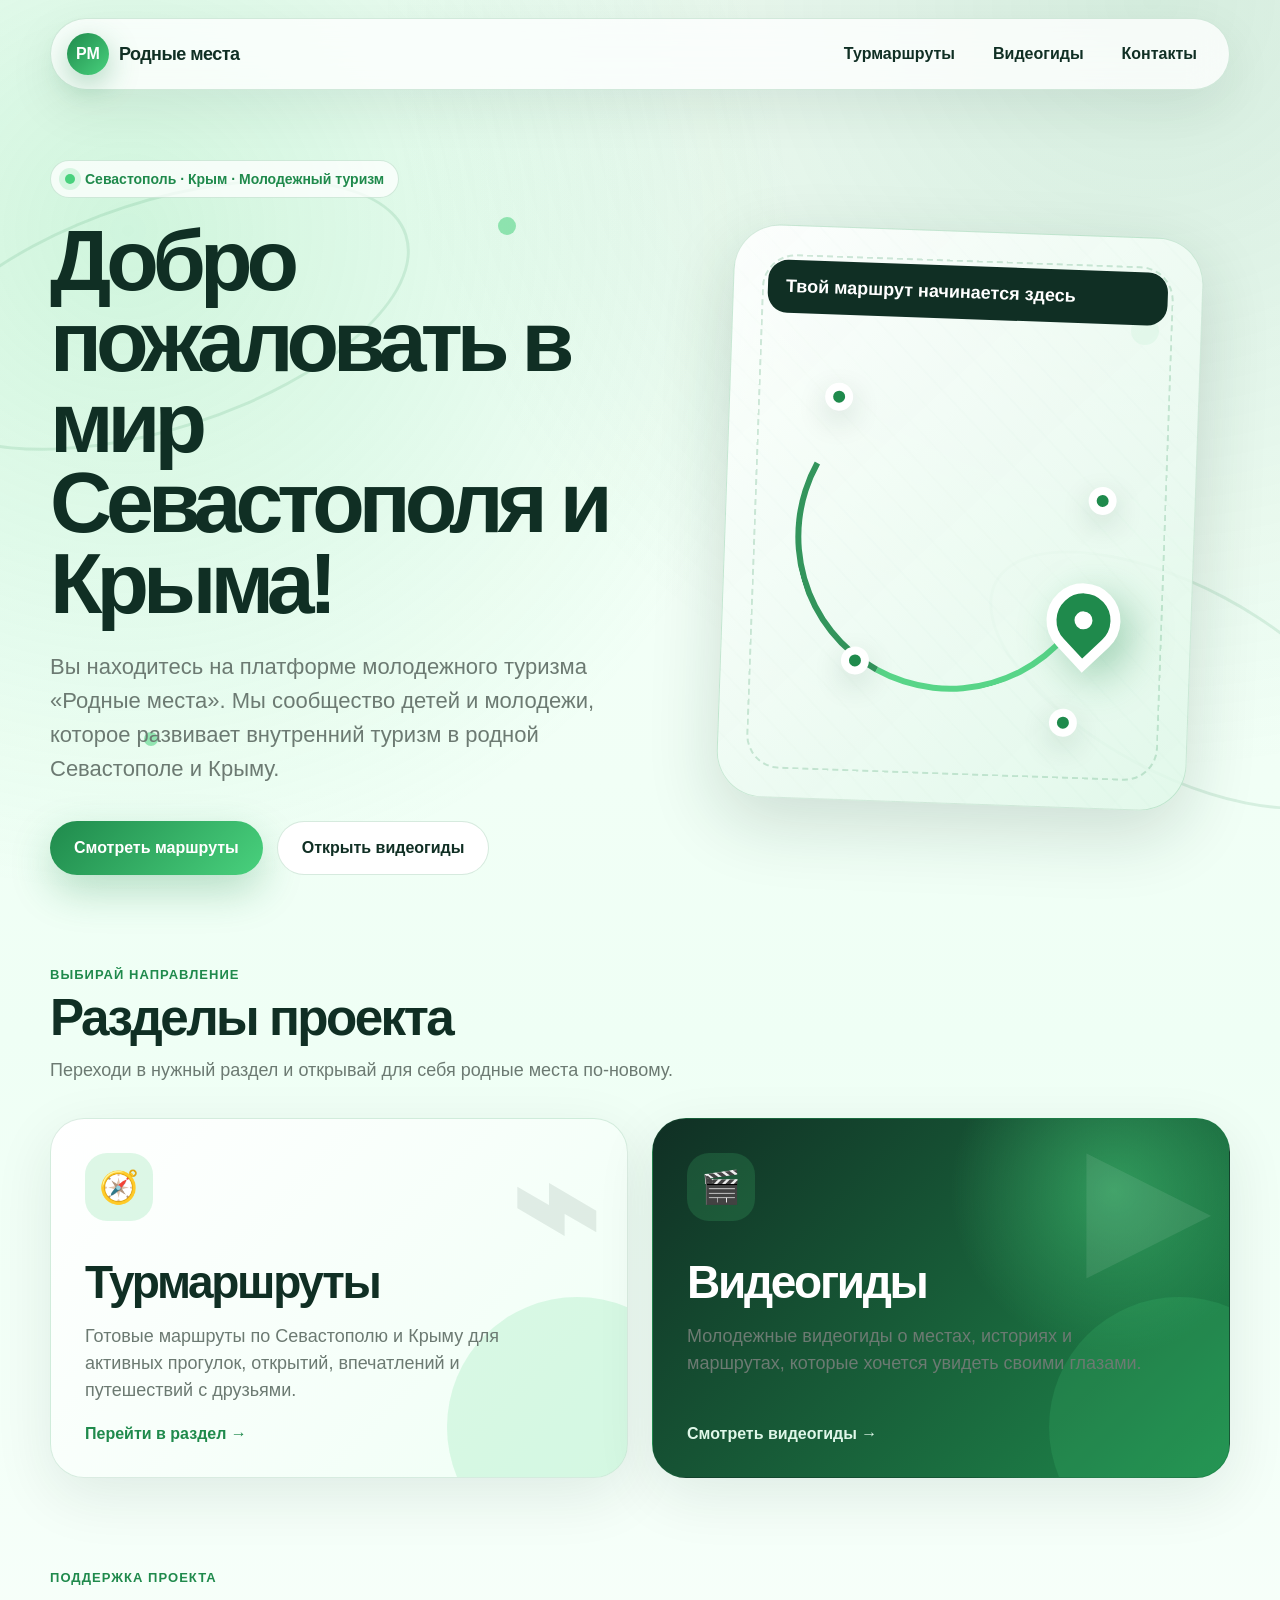
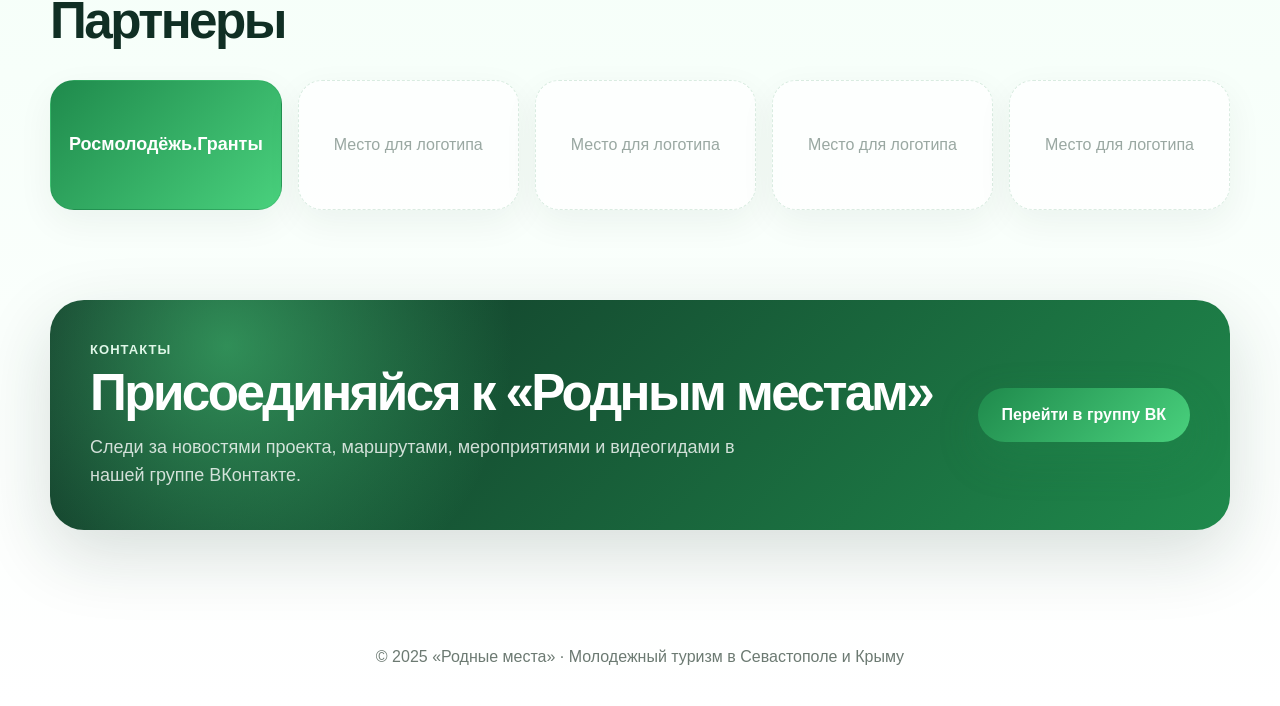
==== index.html @ 1951d108 "Add files via upload" ====
<!DOCTYPE html>
<html lang="ru">
<head>
  <meta charset="UTF-8" />
  <meta name="viewport" content="width=device-width, initial-scale=1.0" />
  <title>Родные места — молодежный туризм в Севастополе и Крыму</title>
  <link rel="stylesheet" href="styles.css" />
</head>
<body>
  <header class="header">
    <a href="index.html" class="logo" aria-label="Родные места">
      <span class="logo-mark">РМ</span>
      <span class="logo-text">Родные места</span>
    </a>

    <button class="burger" type="button" aria-label="Открыть меню">
      <span></span>
      <span></span>
      <span></span>
    </button>

    <nav class="nav">
      <a href="routes.html">Турмаршруты</a>
      <a href="videoguides.html">Видеогиды</a>
      <a href="#contacts">Контакты</a>
    </nav>
  </header>

  <main>
    <section class="hero">
      <div class="decor-line line-one"></div>
      <div class="decor-line line-two"></div>
      <div class="floating-dot dot-one"></div>
      <div class="floating-dot dot-two"></div>
      <div class="floating-dot dot-three"></div>

      <div class="hero-content reveal">
        <div class="badge">
          <span></span>
          Севастополь · Крым · Молодежный туризм
        </div>

        <h1>Добро пожаловать в мир Севастополя и Крыма!</h1>

        <p>
          Вы находитесь на платформе молодежного туризма «Родные места».
          Мы сообщество детей и молодежи, которое развивает внутренний туризм
          в родной Севастополе и Крыму.
        </p>

        <div class="hero-actions">
          <a href="routes.html" class="btn btn-primary">Смотреть маршруты</a>
          <a href="videoguides.html" class="btn btn-secondary">Открыть видеогиды</a>
        </div>
      </div>

      <div class="hero-visual reveal">
        <div class="map-card">
          <div class="map-title">Твой маршрут начинается здесь</div>

          <div class="route-path"></div>

          <div class="map-point point-one">
            <span></span>
          </div>

          <div class="map-point point-two">
            <span></span>
          </div>

          <div class="map-point point-three">
            <span></span>
          </div>

          <div class="map-point point-four">
            <span></span>
          </div>

          <div class="big-pin">
            <div class="pin-head"></div>
            <div class="pin-tail"></div>
          </div>
        </div>
      </div>
    </section>

    <section class="container sections-block">
      <div class="section-heading reveal">
        <span>Выбирай направление</span>
        <h2>Разделы проекта</h2>
        <p>
          Переходи в нужный раздел и открывай для себя родные места по-новому.
        </p>
      </div>

      <div class="cards-grid">
        <a href="routes.html" class="big-card routes-card reveal">
          <div class="card-bg-symbol">⌁</div>
          <div class="card-icon">🧭</div>
          <h3>Турмаршруты</h3>
          <p>
            Готовые маршруты по Севастополю и Крыму для активных прогулок,
            открытий, впечатлений и путешествий с друзьями.
          </p>
          <span>Перейти в раздел →</span>
        </a>

        <a href="videoguides.html" class="big-card videos-card reveal">
          <div class="card-bg-symbol">▶</div>
          <div class="card-icon">🎬</div>
          <h3>Видеогиды</h3>
          <p>
            Молодежные видеогиды о местах, историях и маршрутах, которые
            хочется увидеть своими глазами.
          </p>
          <span>Смотреть видеогиды →</span>
        </a>
      </div>
    </section>

    <section class="container partners-block">
      <div class="section-heading reveal">
        <span>Поддержка проекта</span>
        <h2>Партнеры</h2>
      </div>

      <div class="partners-grid reveal">
        <div class="partner-card main-partner">
          <div class="partner-name">Росмолодёжь.Гранты</div>
        </div>

        <div class="partner-card placeholder">
          <span>Место для логотипа</span>
        </div>

        <div class="partner-card placeholder">
          <span>Место для логотипа</span>
        </div>

        <div class="partner-card placeholder">
          <span>Место для логотипа</span>
        </div>

        <div class="partner-card placeholder">
          <span>Место для логотипа</span>
        </div>
      </div>
    </section>

    <section class="container contacts-block" id="contacts">
      <div class="contact-card reveal">
        <div>
          <span class="contact-label">Контакты</span>
          <h2>Присоединяйся к «Родным местам»</h2>
          <p>
            Следи за новостями проекта, маршрутами, мероприятиями и видеогидами
            в нашей группе ВКонтакте.
          </p>
        </div>

        <a href="https://vk.com/" target="_blank" class="btn btn-primary">
          Перейти в группу ВК
        </a>
      </div>
    </section>
  </main>

  <footer class="footer">
    <p>© 2025 «Родные места» · Молодежный туризм в Севастополе и Крыму</p>
  </footer>

  <script src="script.js"></script>
</body>
</html>
---- styles.css ----
:root {
  --green-dark: #102f24;
  --green-main: #1f8a4c;
  --green-bright: #49d17d;
  --green-light: #dff7e8;
  --mint: #effff5;
  --white: #ffffff;
  --black: #07120d;
  --gray: #6c7a72;
  --border: rgba(31, 138, 76, 0.18);
  --shadow: 0 24px 70px rgba(16, 47, 36, 0.16);
  --radius-xl: 34px;
  --radius-lg: 24px;
  --radius-md: 18px;
}

* {
  margin: 0;
  padding: 0;
  box-sizing: border-box;
}

html {
  scroll-behavior: smooth;
}

body {
  min-height: 100vh;
  font-family: Arial, Helvetica, sans-serif;
  color: var(--green-dark);
  background:
    radial-gradient(circle at 10% 10%, rgba(73, 209, 125, 0.22), transparent 28%),
    radial-gradient(circle at 90% 0%, rgba(31, 138, 76, 0.16), transparent 30%),
    linear-gradient(180deg, #f7fff9 0%, #effff5 45%, #ffffff 100%);
  overflow-x: hidden;
}

a {
  color: inherit;
  text-decoration: none;
}

.container {
  width: min(1180px, calc(100% - 40px));
  margin: 0 auto;
}

.header {
  position: sticky;
  top: 18px;
  z-index: 100;
  width: min(1180px, calc(100% - 32px));
  margin: 18px auto 0;
  display: flex;
  align-items: center;
  justify-content: space-between;
  padding: 14px 16px;
  border: 1px solid rgba(31, 138, 76, 0.18);
  border-radius: 999px;
  background: rgba(255, 255, 255, 0.78);
  backdrop-filter: blur(18px);
  box-shadow: 0 18px 50px rgba(16, 47, 36, 0.08);
}

.logo {
  display: flex;
  align-items: center;
  gap: 10px;
  font-weight: 900;
}

.logo-mark {
  width: 42px;
  height: 42px;
  display: grid;
  place-items: center;
  border-radius: 50%;
  color: var(--white);
  background:
    linear-gradient(135deg, var(--green-main), var(--green-bright));
  box-shadow: 0 10px 30px rgba(31, 138, 76, 0.35);
}

.logo-text {
  font-size: 18px;
  letter-spacing: -0.03em;
}

.nav {
  display: flex;
  align-items: center;
  gap: 6px;
}

.nav a {
  padding: 12px 16px;
  border-radius: 999px;
  color: var(--green-dark);
  font-weight: 700;
  transition: 0.25s ease;
}

.nav a:hover {
  color: var(--white);
  background: var(--green-main);
  transform: translateY(-2px);
}

.burger {
  display: none;
  width: 46px;
  height: 46px;
  border: none;
  border-radius: 50%;
  background: var(--green-main);
  cursor: pointer;
  position: relative;
}

.burger span {
  display: block;
  width: 20px;
  height: 2px;
  margin: 5px auto;
  border-radius: 999px;
  background: var(--white);
  transition: 0.25s ease;
}

.burger.active span:nth-child(1) {
  transform: translateY(7px) rotate(45deg);
}

.burger.active span:nth-child(2) {
  opacity: 0;
}

.burger.active span:nth-child(3) {
  transform: translateY(-7px) rotate(-45deg);
}

.hero {
  position: relative;
  width: min(1180px, calc(100% - 40px));
  margin: 70px auto 0;
  min-height: 680px;
  display: grid;
  grid-template-columns: 1.05fr 0.95fr;
  align-items: center;
  gap: 42px;
}

.badge {
  width: fit-content;
  display: flex;
  align-items: center;
  gap: 10px;
  padding: 10px 14px;
  margin-bottom: 22px;
  border: 1px solid var(--border);
  border-radius: 999px;
  color: var(--green-main);
  background: rgba(255, 255, 255, 0.75);
  font-weight: 800;
  font-size: 14px;
}

.badge span {
  width: 10px;
  height: 10px;
  border-radius: 50%;
  background: var(--green-bright);
  box-shadow: 0 0 0 6px rgba(73, 209, 125, 0.18);
}

.hero h1 {
  max-width: 780px;
  font-size: clamp(44px, 7vw, 86px);
  line-height: 0.94;
  letter-spacing: -0.07em;
  margin-bottom: 26px;
}

.hero p {
  max-width: 640px;
  color: var(--gray);
  font-size: clamp(18px, 2vw, 22px);
  line-height: 1.55;
}

.hero-actions {
  display: flex;
  flex-wrap: wrap;
  gap: 14px;
  margin-top: 34px;
}

.btn {
  display: inline-flex;
  align-items: center;
  justify-content: center;
  min-height: 54px;
  padding: 0 24px;
  border-radius: 999px;
  font-weight: 900;
  transition: 0.25s ease;
}

.btn:hover {
  transform: translateY(-4px);
}

.btn-primary {
  color: var(--white);
  background: linear-gradient(135deg, var(--green-main), var(--green-bright));
  box-shadow: 0 16px 40px rgba(31, 138, 76, 0.28);
}

.btn-secondary {
  color: var(--green-dark);
  background: var(--white);
  border: 1px solid var(--border);
}

.hero-visual {
  display: flex;
  justify-content: center;
}

.map-card {
  position: relative;
  width: min(100%, 470px);
  aspect-ratio: 0.82;
  border-radius: 46px;
  overflow: hidden;
  background:
    linear-gradient(135deg, rgba(255, 255, 255, 0.88), rgba(223, 247, 232, 0.85)),
    repeating-linear-gradient(
      45deg,
      rgba(31, 138, 76, 0.08) 0 2px,
      transparent 2px 22px
    );
  border: 1px solid rgba(31, 138, 76, 0.18);
  box-shadow: var(--shadow);
  transform: rotate(2deg);
  animation: floatCard 5s ease-in-out infinite;
}

.map-card::before {
  content: "";
  position: absolute;
  inset: 28px;
  border: 2px dashed rgba(31, 138, 76, 0.2);
  border-radius: 34px;
}

.map-title {
  position: absolute;
  top: 34px;
  left: 34px;
  right: 34px;
  z-index: 3;
  padding: 16px 18px;
  border-radius: 20px;
  color: var(--white);
  background: var(--green-dark);
  font-weight: 900;
  font-size: 18px;
}

.route-path {
  position: absolute;
  left: 70px;
  top: 150px;
  width: 310px;
  height: 310px;
  border: 6px solid transparent;
  border-left-color: var(--green-main);
  border-bottom-color: var(--green-bright);
  border-radius: 50%;
  transform: rotate(-18deg);
  opacity: 0.9;
}

.map-point {
  position: absolute;
  z-index: 4;
  width: 28px;
  height: 28px;
  display: grid;
  place-items: center;
  border-radius: 50%;
  background: var(--white);
  box-shadow: 0 10px 30px rgba(16, 47, 36, 0.16);
}

.map-point span {
  width: 12px;
  height: 12px;
  border-radius: 50%;
  background: var(--green-main);
}

.point-one {
  top: 155px;
  left: 95px;
}

.point-two {
  top: 250px;
  right: 78px;
}

.point-three {
  bottom: 125px;
  left: 120px;
}

.point-four {
  bottom: 70px;
  right: 110px;
}

.big-pin {
  position: absolute;
  z-index: 5;
  right: 70px;
  bottom: 150px;
  animation: bouncePin 2.5s ease-in-out infinite;
}

.pin-head {
  width: 74px;
  height: 74px;
  border: 10px solid var(--white);
  border-radius: 50% 50% 50% 0;
  background: var(--green-main);
  transform: rotate(-45deg);
  box-shadow: 0 18px 42px rgba(31, 138, 76, 0.35);
}

.pin-head::after {
  content: "";
  position: absolute;
  width: 18px;
  height: 18px;
  inset: 18px;
  border-radius: 50%;
  background: var(--white);
}

.decor-line {
  position: absolute;
  z-index: -1;
  border: 3px solid rgba(31, 138, 76, 0.13);
  border-radius: 50%;
}

.line-one {
  width: 520px;
  height: 230px;
  left: -150px;
  top: 40px;
  transform: rotate(-18deg);
}

.line-two {
  width: 420px;
  height: 190px;
  right: -160px;
  bottom: 100px;
  transform: rotate(28deg);
}

.floating-dot {
  position: absolute;
  z-index: -1;
  border-radius: 50%;
  background: var(--green-bright);
  opacity: 0.55;
  animation: floatDot 5s ease-in-out infinite;
}

.dot-one {
  width: 18px;
  height: 18px;
  left: 38%;
  top: 8%;
}

.dot-two {
  width: 28px;
  height: 28px;
  right: 6%;
  top: 22%;
  animation-delay: 0.8s;
}

.dot-three {
  width: 14px;
  height: 14px;
  left: 8%;
  bottom: 18%;
  animation-delay: 1.3s;
}

.sections-block,
.partners-block,
.contacts-block {
  padding: 90px 0 0;
}

.section-heading {
  margin-bottom: 34px;
}

.section-heading span,
.contact-label {
  display: inline-block;
  margin-bottom: 10px;
  color: var(--green-main);
  font-weight: 900;
  text-transform: uppercase;
  letter-spacing: 0.08em;
  font-size: 13px;
}

.section-heading h2,
.contact-card h2 {
  font-size: clamp(34px, 4vw, 56px);
  line-height: 1;
  letter-spacing: -0.05em;
}

.section-heading p {
  max-width: 640px;
  margin-top: 14px;
  color: var(--gray);
  font-size: 18px;
  line-height: 1.5;
}

.cards-grid {
  display: grid;
  grid-template-columns: repeat(2, 1fr);
  gap: 24px;
}

.big-card {
  position: relative;
  min-height: 360px;
  overflow: hidden;
  padding: 34px;
  border-radius: var(--radius-xl);
  border: 1px solid rgba(31, 138, 76, 0.16);
  background: var(--white);
  box-shadow: 0 18px 60px rgba(16, 47, 36, 0.09);
  transition: 0.3s ease;
}

.big-card:hover {
  transform: translateY(-10px) rotate(-1deg);
  box-shadow: var(--shadow);
}

.big-card::after {
  content: "";
  position: absolute;
  width: 260px;
  height: 260px;
  right: -80px;
  bottom: -80px;
  border-radius: 50%;
  background: rgba(73, 209, 125, 0.16);
}

.routes-card {
  background:
    linear-gradient(135deg, #ffffff, #effff5);
}

.videos-card {
  color: var(--white);
  background:
    radial-gradient(circle at 80% 20%, rgba(73, 209, 125, 0.5), transparent 30%),
    linear-gradient(135deg, var(--green-dark), var(--green-main));
}

.videos-card p {
  color: rgba(255, 255, 255, 0.78);
}

.card-bg-symbol {
  position: absolute;
  right: 28px;
  top: 12px;
  font-size: 150px;
  line-height: 1;
  opacity: 0.09;
  font-weight: 900;
}

.card-icon {
  width: 68px;
  height: 68px;
  display: grid;
  place-items: center;
  margin-bottom: 34px;
  border-radius: 22px;
  background: rgba(73, 209, 125, 0.18);
  font-size: 32px;
}

.big-card h3 {
  position: relative;
  z-index: 2;
  margin-bottom: 14px;
  font-size: clamp(30px, 4vw, 46px);
  letter-spacing: -0.05em;
}

.big-card p {
  position: relative;
  z-index: 2;
  max-width: 470px;
  color: var(--gray);
  font-size: 18px;
  line-height: 1.5;
}

.big-card span {
  position: absolute;
  z-index: 2;
  left: 34px;
  bottom: 34px;
  font-weight: 900;
  color: var(--green-main);
}

.videos-card span {
  color: var(--green-light);
}

.partners-grid {
  display: grid;
  grid-template-columns: repeat(5, 1fr);
  gap: 16px;
}

.partner-card {
  min-height: 130px;
  display: grid;
  place-items: center;
  padding: 18px;
  text-align: center;
  border-radius: var(--radius-lg);
  border: 1px solid rgba(31, 138, 76, 0.16);
  background: rgba(255, 255, 255, 0.74);
  box-shadow: 0 12px 36px rgba(16, 47, 36, 0.06);
}

.main-partner {
  color: var(--white);
  background: linear-gradient(135deg, var(--green-main), var(--green-bright));
}

.partner-name {
  font-size: 18px;
  font-weight: 900;
}

.placeholder {
  color: rgba(16, 47, 36, 0.42);
  border-style: dashed;
}

.contacts-block {
  padding-bottom: 90px;
}

.contact-card {
  display: flex;
  align-items: center;
  justify-content: space-between;
  gap: 28px;
  padding: 40px;
  border-radius: var(--radius-xl);
  color: var(--white);
  background:
    radial-gradient(circle at 15% 20%, rgba(73, 209, 125, 0.55), transparent 28%),
    linear-gradient(135deg, var(--green-dark), var(--green-main));
  box-shadow: var(--shadow);
}

.contact-card p {
  max-width: 650px;
  margin-top: 16px;
  color: rgba(255, 255, 255, 0.8);
  font-size: 18px;
  line-height: 1.55;
}

.contact-card .contact-label {
  color: var(--green-light);
}

.footer {
  padding: 28px 20px 40px;
  text-align: center;
  color: var(--gray);
}

.reveal {
  opacity: 0;
  transform: translateY(24px);
  transition: 0.7s ease;
}

.reveal.visible {
  opacity: 1;
  transform: translateY(0);
}

@keyframes floatCard {
  0%,
  100% {
    transform: translateY(0) rotate(2deg);
  }

  50% {
    transform: translateY(-14px) rotate(-1deg);
  }
}

@keyframes bouncePin {
  0%,
  100% {
    transform: translateY(0);
  }

  50% {
    transform: translateY(-16px);
  }
}

@keyframes floatDot {
  0%,
  100% {
    transform: translateY(0) scale(1);
  }

  50% {
    transform: translateY(-18px) scale(1.15);
  }
}

@media (max-width: 960px) {
  .header {
    top: 12px;
  }

  .burger {
    display: block;
  }

  .nav {
    position: absolute;
    top: calc(100% + 12px);
    left: 0;
    right: 0;
    display: none;
    flex-direction: column;
    align-items: stretch;
    padding: 12px;
    border-radius: 28px;
    border: 1px solid rgba(31, 138, 76, 0.16);
    background: rgba(255, 255, 255, 0.94);
    box-shadow: 0 20px 50px rgba(16, 47, 36, 0.1);
  }

  .nav.active {
    display: flex;
  }

  .nav a {
    text-align: center;
  }

  .hero {
    min-height: auto;
    grid-template-columns: 1fr;
    margin-top: 56px;
    padding-bottom: 20px;
  }

  .hero-visual {
    order: -1;
  }

  .map-card {
    max-width: 420px;
  }

  .cards-grid {
    grid-template-columns: 1fr;
  }

  .partners-grid {
    grid-template-columns: repeat(2, 1fr);
  }

  .contact-card {
    flex-direction: column;
    align-items: flex-start;
  }
}

@media (max-width: 620px) {
  .container,
  .hero {
    width: min(100% - 24px, 1180px);
  }

  .header {
    width: calc(100% - 20px);
    padding: 10px;
  }

  .logo-text {
    font-size: 16px;
  }

  .logo-mark {
    width: 38px;
    height: 38px;
  }

  .hero {
    margin-top: 44px;
    gap: 30px;
  }

  .hero h1 {
    font-size: 45px;
  }

  .hero-actions {
    flex-direction: column;
  }

  .btn {
    width: 100%;
  }

  .map-card {
    border-radius: 34px;
  }

  .map-title {
    top: 22px;
    left: 22px;
    right: 22px;
    font-size: 15px;
  }

  .route-path {
    left: 42px;
    top: 125px;
    width: 250px;
    height: 250px;
  }

  .point-one {
    top: 135px;
    left: 60px;
  }

  .point-two {
    top: 220px;
    right: 50px;
  }

  .point-three {
    bottom: 110px;
    left: 78px;
  }

  .point-four {
    bottom: 58px;
    right: 80px;
  }

  .big-pin {
    right: 44px;
    bottom: 120px;
  }

  .pin-head {
    width: 62px;
    height: 62px;
  }

  .sections-block,
  .partners-block,
  .contacts-block {
    padding-top: 64px;
  }

  .big-card {
    min-height: 340px;
    padding: 26px;
    border-radius: 26px;
  }

  .big-card span {
    left: 26px;
    bottom: 26px;
  }

  .partners-grid {
    grid-template-columns: 1fr;
  }

  .partner-card {
    min-height: 110px;
  }

  .contact-card {
    padding: 28px;
    border-radius: 26px;
  }

  .footer {
    font-size: 14px;
  }
}
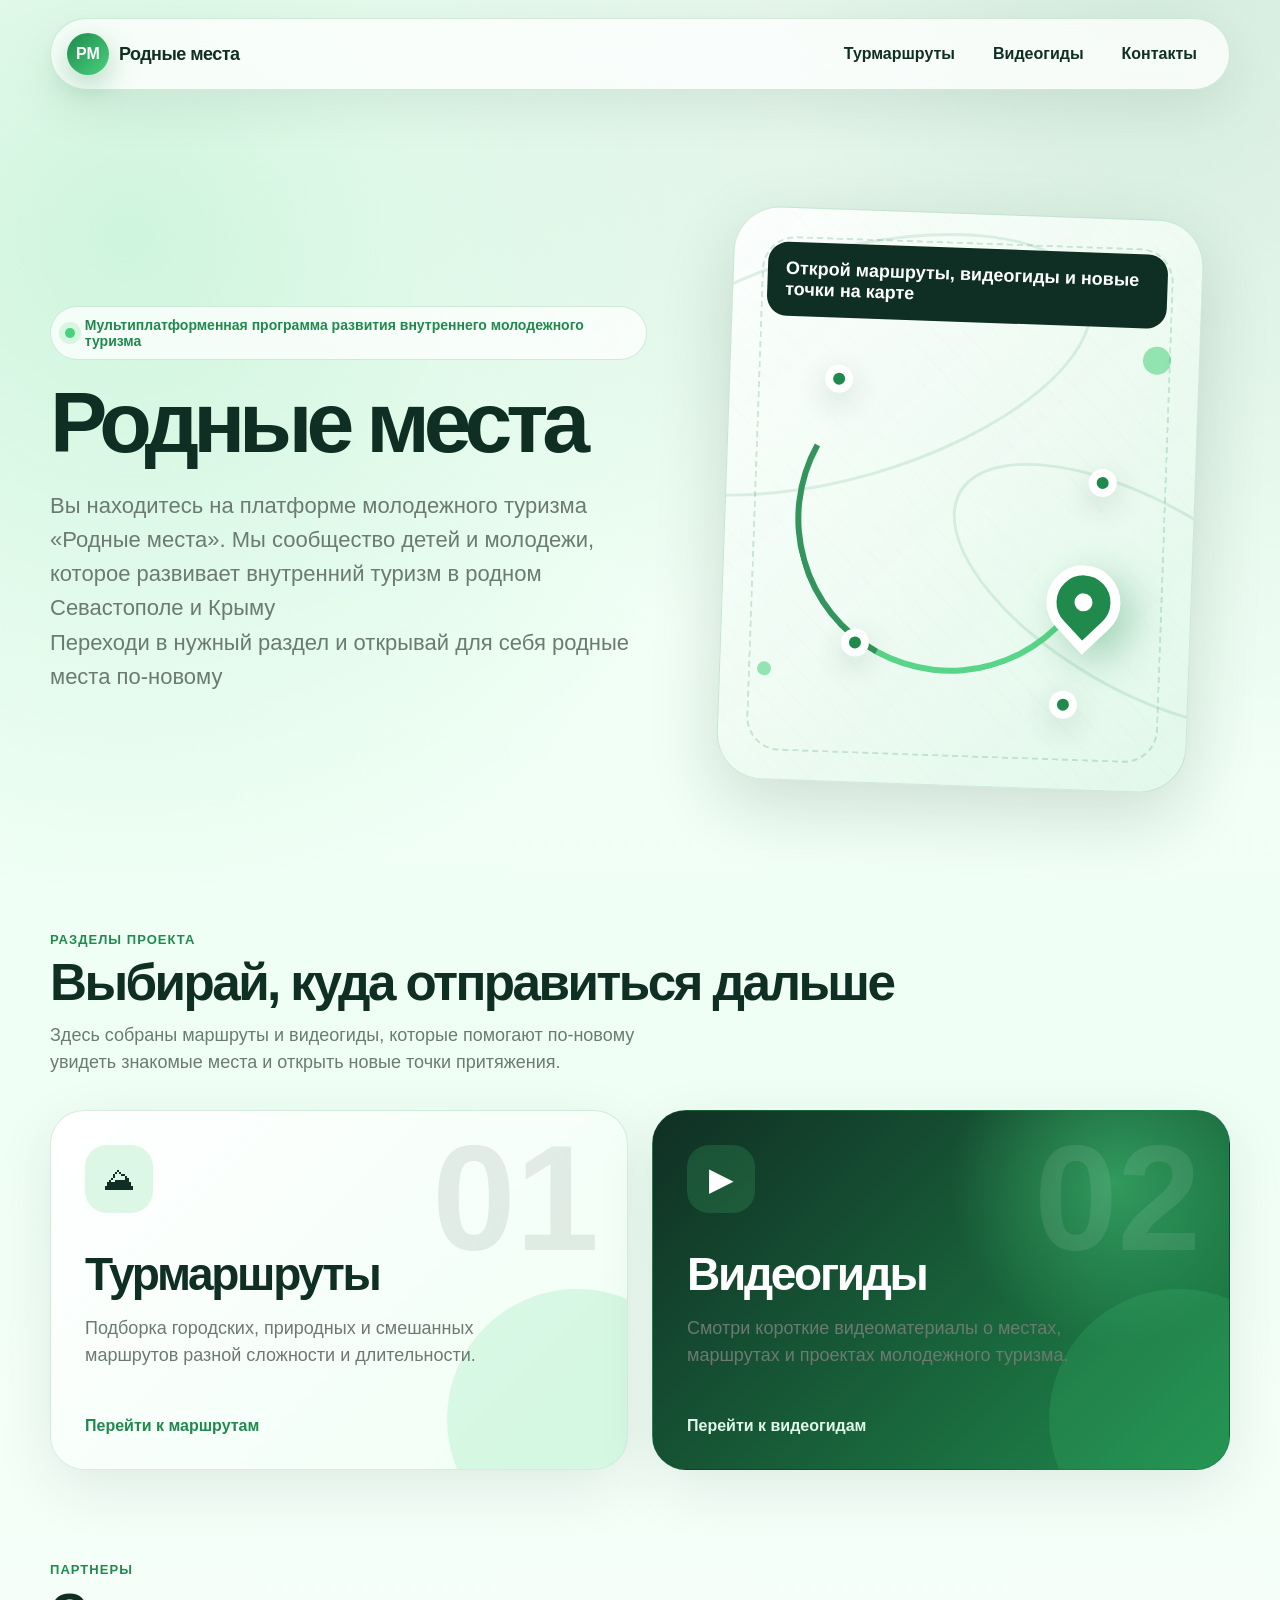
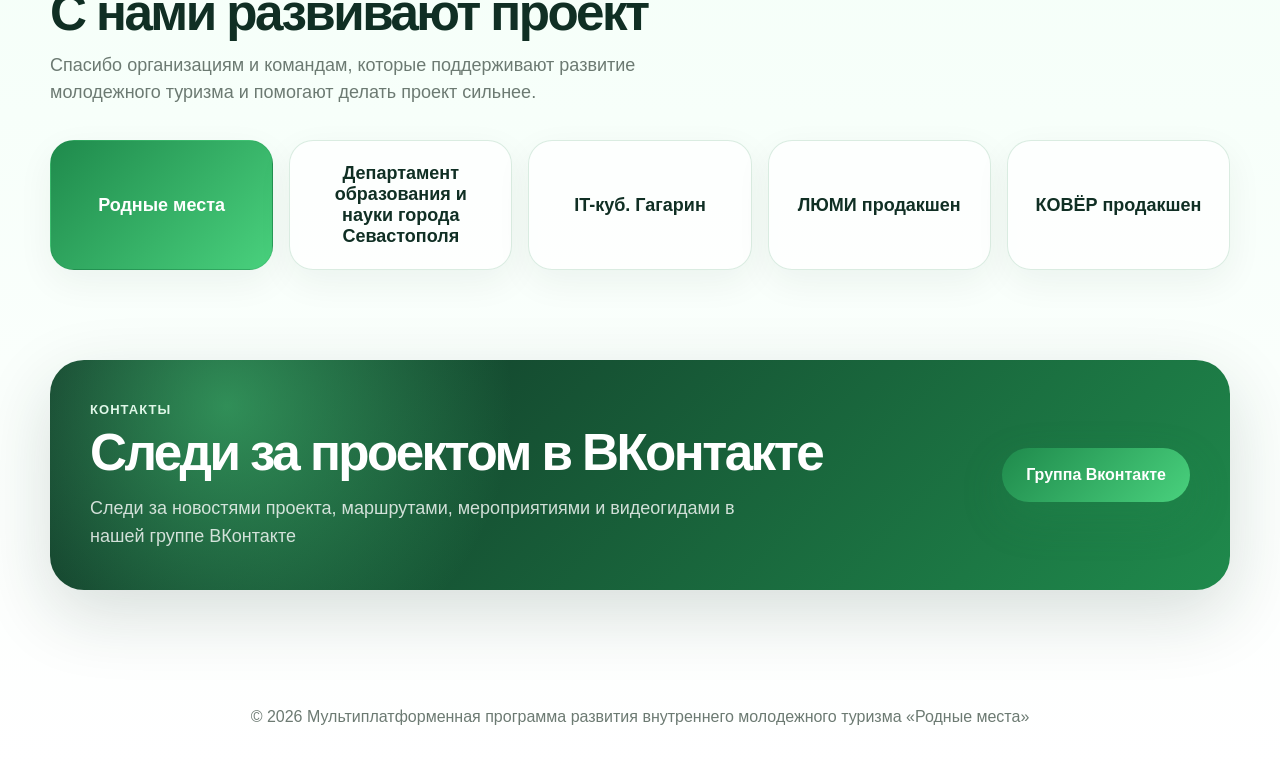
==== commit 8ab22f34: "Update index.html" ====
--- a/index.html
+++ b/index.html
@@ -3,7 +3,7 @@
 <head>
   <meta charset="UTF-8" />
   <meta name="viewport" content="width=device-width, initial-scale=1.0" />
-  <title>Родные места — молодежный туризм в Севастополе и Крыму</title>
+  <title>Родные места</title>
   <link rel="stylesheet" href="styles.css" />
 </head>
 <body>
@@ -28,147 +28,140 @@
 
   <main>
     <section class="hero">
-      <div class="decor-line line-one"></div>
-      <div class="decor-line line-two"></div>
-      <div class="floating-dot dot-one"></div>
-      <div class="floating-dot dot-two"></div>
-      <div class="floating-dot dot-three"></div>
-
       <div class="hero-content reveal">
         <div class="badge">
           <span></span>
-          Севастополь · Крым · Молодежный туризм
+          Мультиплатформенная программа развития внутреннего молодежного туризма
         </div>
 
-        <h1>Добро пожаловать в мир Севастополя и Крыма!</h1>
+        <h1>Родные места</h1>
 
         <p>
-          Вы находитесь на платформе молодежного туризма «Родные места».
-          Мы сообщество детей и молодежи, которое развивает внутренний туризм
-          в родной Севастополе и Крыму.
+          Вы находитесь на платформе молодежного туризма «Родные места». Мы сообщество детей и молодежи, которое развивает внутренний туризм в родном Севастополе и Крыму
         </p>
 
-        <div class="hero-actions">
-          <a href="routes.html" class="btn btn-primary">Смотреть маршруты</a>
-          <a href="videoguides.html" class="btn btn-secondary">Открыть видеогиды</a>
-        </div>
+        <p>
+          Переходи в нужный раздел и открывай для себя родные места по-новому
+        </p>
       </div>
 
       <div class="hero-visual reveal">
         <div class="map-card">
-          <div class="map-title">Твой маршрут начинается здесь</div>
+          <div class="map-title">Открой маршруты, видеогиды и новые точки на карте</div>
 
           <div class="route-path"></div>
 
-          <div class="map-point point-one">
-            <span></span>
-          </div>
-
-          <div class="map-point point-two">
-            <span></span>
-          </div>
-
-          <div class="map-point point-three">
-            <span></span>
-          </div>
-
-          <div class="map-point point-four">
-            <span></span>
-          </div>
+          <div class="map-point point-one"><span></span></div>
+          <div class="map-point point-two"><span></span></div>
+          <div class="map-point point-three"><span></span></div>
+          <div class="map-point point-four"><span></span></div>
 
           <div class="big-pin">
             <div class="pin-head"></div>
-            <div class="pin-tail"></div>
+          </div>
+
+          <div class="decor-line line-one"></div>
+          <div class="decor-line line-two"></div>
+
+          <div class="floating-dot dot-one"></div>
+          <div class="floating-dot dot-two"></div>
+          <div class="floating-dot dot-three"></div>
+        </div>
+      </div>
+    </section>
+
+    <section class="sections-block">
+      <div class="container">
+        <div class="section-heading reveal">
+          <span>Разделы проекта</span>
+          <h2>Выбирай, куда отправиться дальше</h2>
+          <p>
+            Здесь собраны маршруты и видеогиды, которые помогают по-новому увидеть знакомые места и открыть новые точки притяжения.
+          </p>
+        </div>
+
+        <div class="cards-grid">
+          <a href="routes.html" class="big-card routes-card reveal">
+            <div class="card-icon">⛰</div>
+            <div class="card-bg-symbol">01</div>
+            <h3>Турмаршруты</h3>
+            <p>Подборка городских, природных и смешанных маршрутов разной сложности и длительности.</p>
+            <span>Перейти к маршрутам</span>
+          </a>
+
+          <a href="videoguides.html" class="big-card videos-card reveal">
+            <div class="card-icon">▶</div>
+            <div class="card-bg-symbol">02</div>
+            <h3>Видеогиды</h3>
+            <p>Смотри короткие видеоматериалы о местах, маршрутах и проектах молодежного туризма.</p>
+            <span>Перейти к видеогидам</span>
+          </a>
+        </div>
+      </div>
+    </section>
+
+    <section class="partners-block">
+      <div class="container">
+        <div class="section-heading reveal">
+          <span>Партнеры</span>
+          <h2>С нами развивают проект</h2>
+          <p>
+            Спасибо организациям и командам, которые поддерживают развитие молодежного туризма и помогают делать проект сильнее.
+          </p>
+        </div>
+
+        <div class="partners-grid">
+          <div class="partner-card main-partner reveal">
+            <div class="partner-name">Родные места</div>
+          </div>
+
+          <div class="partner-card reveal">
+            <div class="partner-name">Департамент образования и науки города Севастополя</div>
+          </div>
+
+          <div class="partner-card reveal">
+            <div class="partner-name">IT-куб. Гагарин</div>
+          </div>
+
+          <div class="partner-card reveal">
+            <div class="partner-name">ЛЮМИ продакшен</div>
+          </div>
+
+          <div class="partner-card reveal">
+            <div class="partner-name">КОВЁР продакшен</div>
           </div>
         </div>
       </div>
     </section>
 
-    <section class="container sections-block">
-      <div class="section-heading reveal">
-        <span>Выбирай направление</span>
-        <h2>Разделы проекта</h2>
-        <p>
-          Переходи в нужный раздел и открывай для себя родные места по-новому.
-        </p>
-      </div>
+    <section class="contacts-block" id="contacts">
+      <div class="container">
+        <div class="contact-card reveal">
+          <div>
+            <div class="contact-label">Контакты</div>
+            <h2>Следи за проектом в ВКонтакте</h2>
+            <p>
+              Следи за новостями проекта, маршрутами, мероприятиями и видеогидами в нашей группе ВКонтакте
+            </p>
+          </div>
 
-      <div class="cards-grid">
-        <a href="routes.html" class="big-card routes-card reveal">
-          <div class="card-bg-symbol">⌁</div>
-          <div class="card-icon">🧭</div>
-          <h3>Турмаршруты</h3>
-          <p>
-            Готовые маршруты по Севастополю и Крыму для активных прогулок,
-            открытий, впечатлений и путешествий с друзьями.
-          </p>
-          <span>Перейти в раздел →</span>
-        </a>
-
-        <a href="videoguides.html" class="big-card videos-card reveal">
-          <div class="card-bg-symbol">▶</div>
-          <div class="card-icon">🎬</div>
-          <h3>Видеогиды</h3>
-          <p>
-            Молодежные видеогиды о местах, историях и маршрутах, которые
-            хочется увидеть своими глазами.
-          </p>
-          <span>Смотреть видеогиды →</span>
-        </a>
-      </div>
-    </section>
-
-    <section class="container partners-block">
-      <div class="section-heading reveal">
-        <span>Поддержка проекта</span>
-        <h2>Партнеры</h2>
-      </div>
-
-      <div class="partners-grid reveal">
-        <div class="partner-card main-partner">
-          <div class="partner-name">Росмолодёжь.Гранты</div>
+          <a
+            href="https://vk.com/rodni_mesta"
+            class="btn btn-primary"
+            target="_blank"
+            rel="noopener noreferrer"
+          >
+            Группа Вконтакте
+          </a>
         </div>
-
-        <div class="partner-card placeholder">
-          <span>Место для логотипа</span>
-        </div>
-
-        <div class="partner-card placeholder">
-          <span>Место для логотипа</span>
-        </div>
-
-        <div class="partner-card placeholder">
-          <span>Место для логотипа</span>
-        </div>
-
-        <div class="partner-card placeholder">
-          <span>Место для логотипа</span>
-        </div>
-      </div>
-    </section>
-
-    <section class="container contacts-block" id="contacts">
-      <div class="contact-card reveal">
-        <div>
-          <span class="contact-label">Контакты</span>
-          <h2>Присоединяйся к «Родным местам»</h2>
-          <p>
-            Следи за новостями проекта, маршрутами, мероприятиями и видеогидами
-            в нашей группе ВКонтакте.
-          </p>
-        </div>
-
-        <a href="https://vk.com/" target="_blank" class="btn btn-primary">
-          Перейти в группу ВК
-        </a>
       </div>
     </section>
   </main>
 
   <footer class="footer">
-    <p>© 2025 «Родные места» · Молодежный туризм в Севастополе и Крыму</p>
+    <p>© 2026 Мультиплатформенная программа развития внутреннего молодежного туризма «Родные места»</p>
   </footer>
 
   <script src="script.js"></script>
 </body>
-</html>+</html>
--- a/styles.css
+++ b/styles.css
@@ -38,6 +38,13 @@
 a {
   color: inherit;
   text-decoration: none;
+}
+
+button,
+input,
+textarea,
+select {
+  font: inherit;
 }
 
 .container {
@@ -76,8 +83,7 @@
   place-items: center;
   border-radius: 50%;
   color: var(--white);
-  background:
-    linear-gradient(135deg, var(--green-main), var(--green-bright));
+  background: linear-gradient(135deg, var(--green-main), var(--green-bright));
   box-shadow: 0 10px 30px rgba(31, 138, 76, 0.35);
 }
 
@@ -475,8 +481,7 @@
 }
 
 .routes-card {
-  background:
-    linear-gradient(135deg, #ffffff, #effff5);
+  background: linear-gradient(135deg, #ffffff, #effff5);
 }
 
 .videos-card {
@@ -651,6 +656,322 @@
 
   50% {
     transform: translateY(-18px) scale(1.15);
+  }
+}
+
+/* Routes page */
+.routes-hero {
+  width: min(1180px, calc(100% - 40px));
+  margin: 70px auto 0;
+  padding: 80px 0 40px;
+  position: relative;
+}
+
+.routes-hero::before {
+  content: "";
+  position: absolute;
+  right: 0;
+  top: 20px;
+  width: 360px;
+  height: 180px;
+  border: 3px solid rgba(31, 138, 76, 0.14);
+  border-radius: 50%;
+  transform: rotate(-18deg);
+  z-index: -1;
+}
+
+.routes-hero h1 {
+  max-width: 760px;
+  font-size: clamp(52px, 8vw, 104px);
+  line-height: 0.9;
+  letter-spacing: -0.07em;
+  margin-bottom: 24px;
+}
+
+.routes-hero p {
+  max-width: 720px;
+  color: var(--gray);
+  font-size: clamp(18px, 2vw, 22px);
+  line-height: 1.55;
+}
+
+.routes-page {
+  padding: 40px 0 90px;
+}
+
+.filters-panel {
+  padding: 28px;
+  border: 1px solid rgba(31, 138, 76, 0.16);
+  border-radius: var(--radius-xl);
+  background: rgba(255, 255, 255, 0.78);
+  backdrop-filter: blur(18px);
+  box-shadow: 0 18px 60px rgba(16, 47, 36, 0.08);
+}
+
+.filters-top {
+  display: flex;
+  align-items: flex-start;
+  justify-content: space-between;
+  gap: 20px;
+  margin-bottom: 26px;
+}
+
+.filters-label {
+  display: inline-block;
+  margin-bottom: 8px;
+  color: var(--green-main);
+  font-size: 13px;
+  font-weight: 900;
+  letter-spacing: 0.08em;
+  text-transform: uppercase;
+}
+
+.filters-top h2 {
+  font-size: clamp(30px, 4vw, 48px);
+  line-height: 1;
+  letter-spacing: -0.05em;
+}
+
+.routes-count {
+  flex: 0 0 auto;
+  padding: 14px 18px;
+  border-radius: 999px;
+  color: var(--white);
+  background: linear-gradient(135deg, var(--green-main), var(--green-bright));
+  font-weight: 900;
+  box-shadow: 0 14px 34px rgba(31, 138, 76, 0.22);
+}
+
+.filters-grid {
+  display: grid;
+  grid-template-columns: repeat(2, 1fr);
+  gap: 22px;
+}
+
+.filter-group h3 {
+  margin-bottom: 12px;
+  font-size: 17px;
+}
+
+.filter-options {
+  display: flex;
+  flex-wrap: wrap;
+  gap: 10px;
+}
+
+.filter-btn {
+  min-height: 42px;
+  padding: 0 16px;
+  border: 1px solid rgba(31, 138, 76, 0.18);
+  border-radius: 999px;
+  color: var(--green-dark);
+  background: var(--white);
+  font-weight: 800;
+  cursor: pointer;
+  transition: 0.25s ease;
+}
+
+.filter-btn:hover,
+.filter-btn.active {
+  color: var(--white);
+  background: var(--green-main);
+  transform: translateY(-2px);
+}
+
+.routes-grid {
+  display: grid;
+  grid-template-columns: repeat(auto-fit, minmax(255px, 1fr));
+  gap: 20px;
+  margin-top: 28px;
+}
+
+.route-tile {
+  min-height: 210px;
+  padding: 24px;
+  border: 1px solid rgba(31, 138, 76, 0.16);
+  border-radius: var(--radius-lg);
+  background:
+    radial-gradient(circle at 88% 18%, rgba(73, 209, 125, 0.22), transparent 30%),
+    linear-gradient(135deg, #ffffff, #effff5);
+  box-shadow: 0 14px 44px rgba(16, 47, 36, 0.08);
+  cursor: pointer;
+  transition: 0.28s ease;
+  text-align: left;
+}
+
+.route-tile:hover {
+  transform: translateY(-8px) rotate(-1deg);
+  box-shadow: var(--shadow);
+}
+
+.route-tile-top {
+  display: flex;
+  justify-content: space-between;
+  gap: 16px;
+  margin-bottom: 34px;
+}
+
+.route-distance {
+  width: 58px;
+  height: 58px;
+  display: grid;
+  place-items: center;
+  border-radius: 18px;
+  color: var(--white);
+  background: linear-gradient(135deg, var(--green-main), var(--green-bright));
+  font-weight: 900;
+}
+
+.route-symbol {
+  color: rgba(31, 138, 76, 0.25);
+  font-size: 52px;
+  line-height: 1;
+  font-weight: 900;
+}
+
+.route-tile h3 {
+  margin-bottom: 14px;
+  font-size: 24px;
+  line-height: 1.05;
+  letter-spacing: -0.04em;
+}
+
+.route-tags {
+  display: flex;
+  flex-wrap: wrap;
+  gap: 8px;
+}
+
+.route-tags span,
+.modal-stats span {
+  padding: 8px 10px;
+  border-radius: 999px;
+  color: var(--green-main);
+  background: rgba(73, 209, 125, 0.14);
+  font-size: 13px;
+  font-weight: 900;
+}
+
+.empty-state {
+  display: none;
+  margin-top: 28px;
+  padding: 34px;
+  border: 1px dashed rgba(31, 138, 76, 0.28);
+  border-radius: var(--radius-lg);
+  color: var(--gray);
+  background: rgba(255, 255, 255, 0.62);
+  text-align: center;
+  font-weight: 800;
+}
+
+.empty-state.visible {
+  display: block;
+}
+
+/* Modal */
+.modal {
+  position: fixed;
+  inset: 0;
+  z-index: 300;
+  display: none;
+  padding: 20px;
+}
+
+.modal.active {
+  display: grid;
+  place-items: center;
+}
+
+.modal-backdrop {
+  position: absolute;
+  inset: 0;
+  background: rgba(7, 18, 13, 0.68);
+  backdrop-filter: blur(10px);
+}
+
+.modal-window {
+  position: relative;
+  z-index: 2;
+  width: min(1120px, 100%);
+  max-height: calc(100vh - 40px);
+  overflow: auto;
+  border-radius: var(--radius-xl);
+  background: var(--white);
+  box-shadow: 0 30px 90px rgba(0, 0, 0, 0.28);
+}
+
+.modal-close {
+  position: absolute;
+  top: 16px;
+  right: 16px;
+  z-index: 5;
+  width: 44px;
+  height: 44px;
+  border: none;
+  border-radius: 50%;
+  color: var(--white);
+  background: var(--green-dark);
+  font-size: 28px;
+  line-height: 1;
+  cursor: pointer;
+}
+
+.modal-content {
+  display: grid;
+  grid-template-columns: 0.85fr 1.15fr;
+  gap: 0;
+}
+
+.modal-info {
+  padding: 38px;
+}
+
+.modal-kicker {
+  display: inline-block;
+  margin-bottom: 12px;
+  color: var(--green-main);
+  font-size: 13px;
+  font-weight: 900;
+  letter-spacing: 0.08em;
+  text-transform: uppercase;
+}
+
+.modal-info h2 {
+  margin-bottom: 16px;
+  font-size: clamp(32px, 4vw, 52px);
+  line-height: 1;
+  letter-spacing: -0.05em;
+}
+
+.modal-info p {
+  color: var(--gray);
+  font-size: 18px;
+  line-height: 1.55;
+}
+
+.modal-stats {
+  display: flex;
+  flex-wrap: wrap;
+  gap: 10px;
+  margin-top: 24px;
+}
+
+.modal-map {
+  min-height: 520px;
+  background: var(--green-light);
+}
+
+.modal-map iframe {
+  display: block;
+  width: 100%;
+  height: 100%;
+  min-height: 520px;
+  border: 0;
+}
+
+@media (min-width: 1180px) {
+  .routes-grid {
+    grid-template-columns: repeat(4, 1fr);
   }
 }
 
@@ -713,6 +1034,24 @@
     flex-direction: column;
     align-items: flex-start;
   }
+
+  .routes-hero {
+    margin-top: 56px;
+    padding-top: 58px;
+  }
+
+  .filters-grid {
+    grid-template-columns: 1fr;
+  }
+
+  .modal-content {
+    grid-template-columns: 1fr;
+  }
+
+  .modal-map,
+  .modal-map iframe {
+    min-height: 380px;
+  }
 }
 
 @media (max-width: 620px) {
@@ -830,7 +1169,42 @@
     border-radius: 26px;
   }
 
+  .routes-hero {
+    width: min(100% - 24px, 1180px);
+    margin-top: 44px;
+  }
+
+  .filters-panel {
+    padding: 20px;
+    border-radius: 26px;
+  }
+
+  .filters-top {
+    flex-direction: column;
+  }
+
+  .routes-count {
+    width: 100%;
+    text-align: center;
+  }
+
+  .routes-grid {
+    grid-template-columns: 1fr;
+  }
+
+  .modal {
+    padding: 10px;
+  }
+
+  .modal-window {
+    border-radius: 24px;
+  }
+
+  .modal-info {
+    padding: 28px 22px;
+  }
+
   .footer {
     font-size: 14px;
   }
-}+}
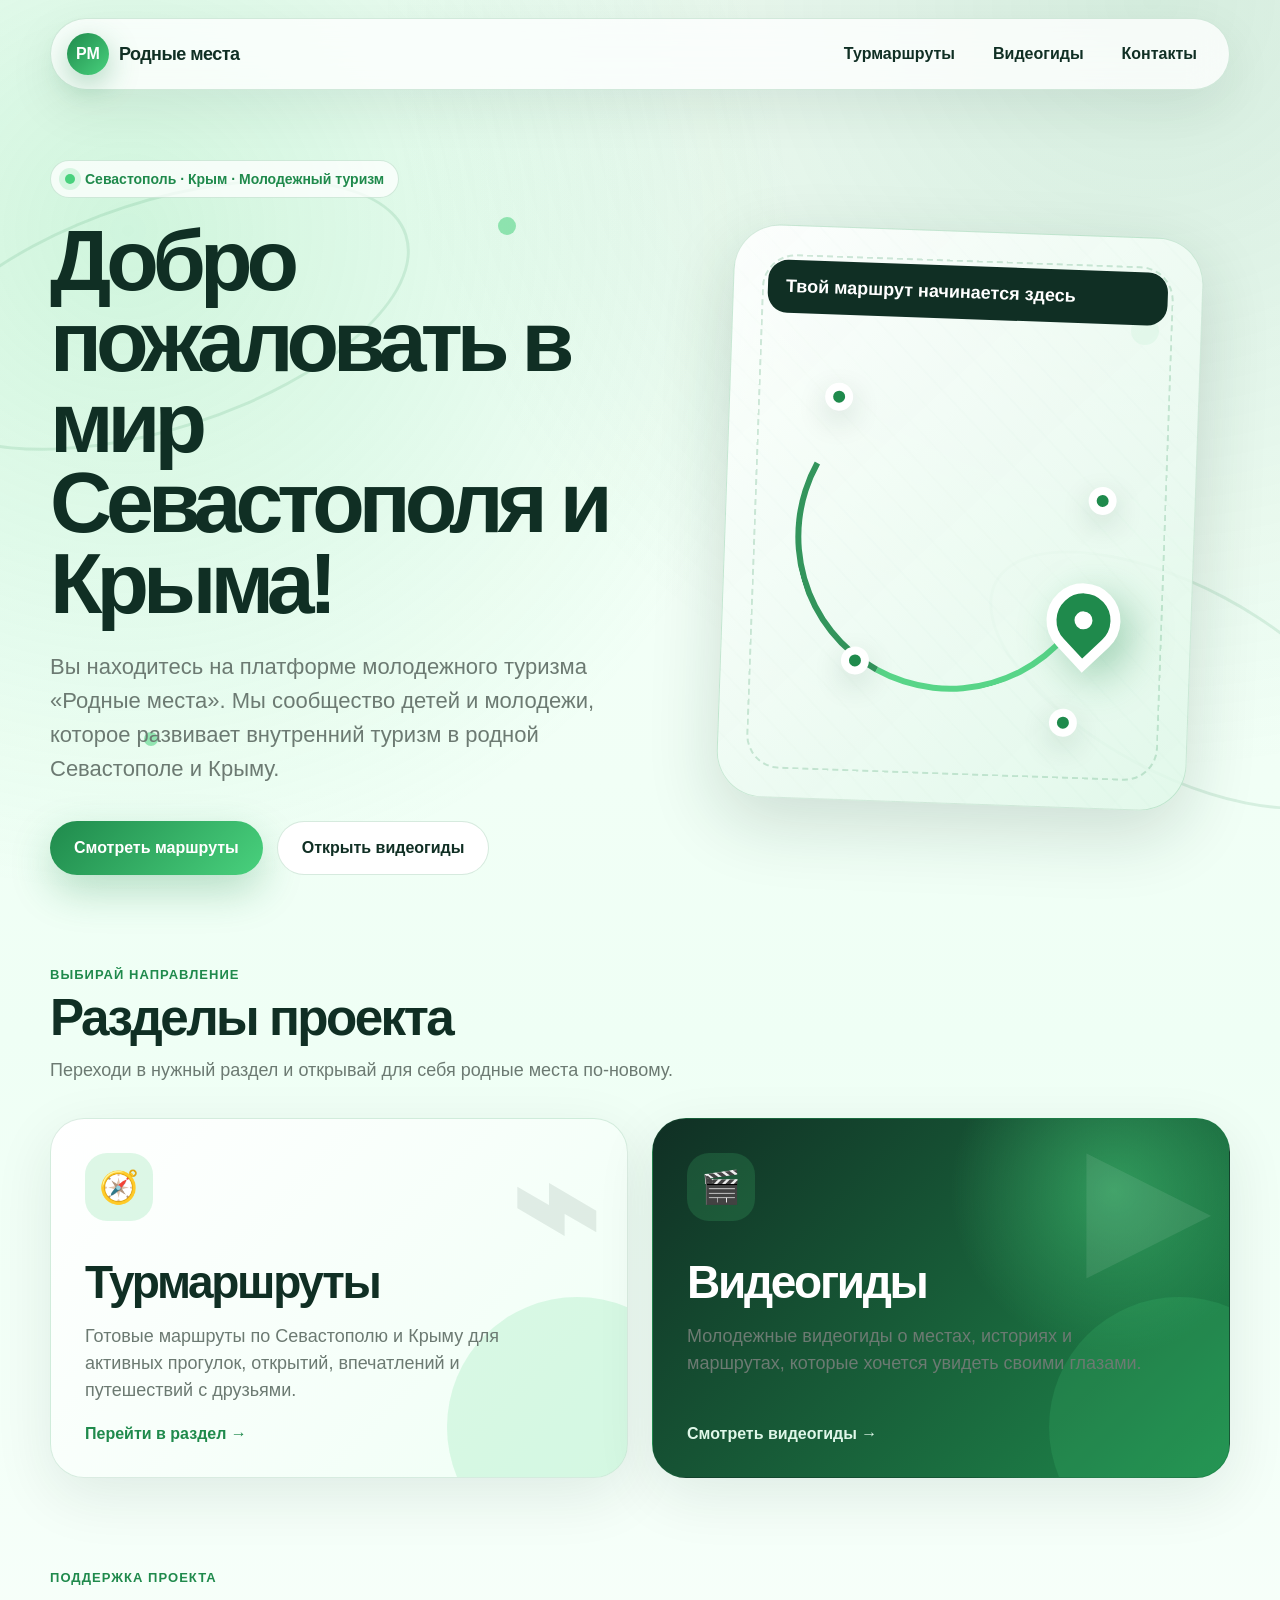
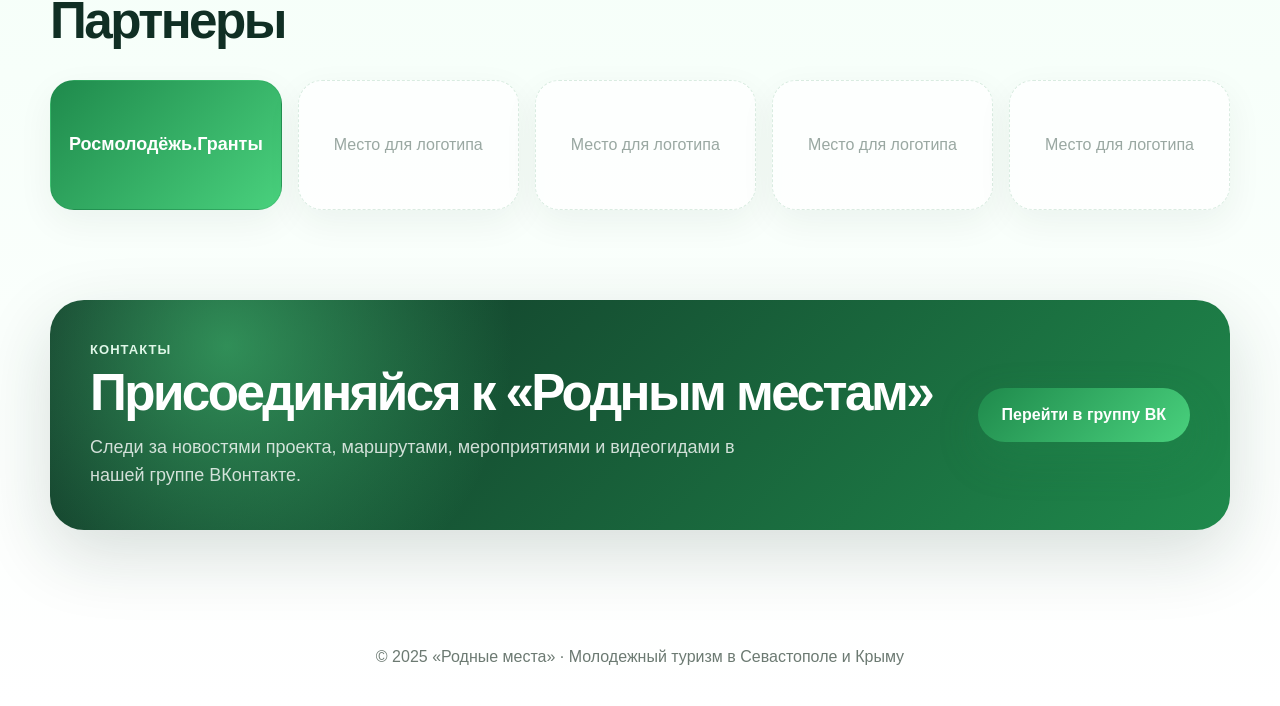
==== commit 71716439: "Update index.html" ====
--- a/index.html
+++ b/index.html
@@ -3,7 +3,7 @@
 <head>
   <meta charset="UTF-8" />
   <meta name="viewport" content="width=device-width, initial-scale=1.0" />
-  <title>Родные места</title>
+  <title>Родные места — молодежный туризм в Севастополе и Крыму</title>
   <link rel="stylesheet" href="styles.css" />
 </head>
 <body>
@@ -28,138 +28,145 @@
 
   <main>
     <section class="hero">
+      <div class="decor-line line-one"></div>
+      <div class="decor-line line-two"></div>
+      <div class="floating-dot dot-one"></div>
+      <div class="floating-dot dot-two"></div>
+      <div class="floating-dot dot-three"></div>
+
       <div class="hero-content reveal">
         <div class="badge">
           <span></span>
-          Мультиплатформенная программа развития внутреннего молодежного туризма
+          Севастополь · Крым · Молодежный туризм
         </div>
 
-        <h1>Родные места</h1>
+        <h1>Добро пожаловать в мир Севастополя и Крыма!</h1>
 
         <p>
-          Вы находитесь на платформе молодежного туризма «Родные места». Мы сообщество детей и молодежи, которое развивает внутренний туризм в родном Севастополе и Крыму
+          Вы находитесь на платформе молодежного туризма «Родные места».
+          Мы сообщество детей и молодежи, которое развивает внутренний туризм
+          в родной Севастополе и Крыму.
         </p>
 
-        <p>
-          Переходи в нужный раздел и открывай для себя родные места по-новому
-        </p>
+        <div class="hero-actions">
+          <a href="routes.html" class="btn btn-primary">Смотреть маршруты</a>
+          <a href="videoguides.html" class="btn btn-secondary">Открыть видеогиды</a>
+        </div>
       </div>
 
       <div class="hero-visual reveal">
         <div class="map-card">
-          <div class="map-title">Открой маршруты, видеогиды и новые точки на карте</div>
+          <div class="map-title">Твой маршрут начинается здесь</div>
 
           <div class="route-path"></div>
 
-          <div class="map-point point-one"><span></span></div>
-          <div class="map-point point-two"><span></span></div>
-          <div class="map-point point-three"><span></span></div>
-          <div class="map-point point-four"><span></span></div>
+          <div class="map-point point-one">
+            <span></span>
+          </div>
+
+          <div class="map-point point-two">
+            <span></span>
+          </div>
+
+          <div class="map-point point-three">
+            <span></span>
+          </div>
+
+          <div class="map-point point-four">
+            <span></span>
+          </div>
 
           <div class="big-pin">
             <div class="pin-head"></div>
-          </div>
-
-          <div class="decor-line line-one"></div>
-          <div class="decor-line line-two"></div>
-
-          <div class="floating-dot dot-one"></div>
-          <div class="floating-dot dot-two"></div>
-          <div class="floating-dot dot-three"></div>
-        </div>
-      </div>
-    </section>
-
-    <section class="sections-block">
-      <div class="container">
-        <div class="section-heading reveal">
-          <span>Разделы проекта</span>
-          <h2>Выбирай, куда отправиться дальше</h2>
-          <p>
-            Здесь собраны маршруты и видеогиды, которые помогают по-новому увидеть знакомые места и открыть новые точки притяжения.
-          </p>
-        </div>
-
-        <div class="cards-grid">
-          <a href="routes.html" class="big-card routes-card reveal">
-            <div class="card-icon">⛰</div>
-            <div class="card-bg-symbol">01</div>
-            <h3>Турмаршруты</h3>
-            <p>Подборка городских, природных и смешанных маршрутов разной сложности и длительности.</p>
-            <span>Перейти к маршрутам</span>
-          </a>
-
-          <a href="videoguides.html" class="big-card videos-card reveal">
-            <div class="card-icon">▶</div>
-            <div class="card-bg-symbol">02</div>
-            <h3>Видеогиды</h3>
-            <p>Смотри короткие видеоматериалы о местах, маршрутах и проектах молодежного туризма.</p>
-            <span>Перейти к видеогидам</span>
-          </a>
-        </div>
-      </div>
-    </section>
-
-    <section class="partners-block">
-      <div class="container">
-        <div class="section-heading reveal">
-          <span>Партнеры</span>
-          <h2>С нами развивают проект</h2>
-          <p>
-            Спасибо организациям и командам, которые поддерживают развитие молодежного туризма и помогают делать проект сильнее.
-          </p>
-        </div>
-
-        <div class="partners-grid">
-          <div class="partner-card main-partner reveal">
-            <div class="partner-name">Родные места</div>
-          </div>
-
-          <div class="partner-card reveal">
-            <div class="partner-name">Департамент образования и науки города Севастополя</div>
-          </div>
-
-          <div class="partner-card reveal">
-            <div class="partner-name">IT-куб. Гагарин</div>
-          </div>
-
-          <div class="partner-card reveal">
-            <div class="partner-name">ЛЮМИ продакшен</div>
-          </div>
-
-          <div class="partner-card reveal">
-            <div class="partner-name">КОВЁР продакшен</div>
+            <div class="pin-tail"></div>
           </div>
         </div>
       </div>
     </section>
 
-    <section class="contacts-block" id="contacts">
-      <div class="container">
-        <div class="contact-card reveal">
-          <div>
-            <div class="contact-label">Контакты</div>
-            <h2>Следи за проектом в ВКонтакте</h2>
-            <p>
-              Следи за новостями проекта, маршрутами, мероприятиями и видеогидами в нашей группе ВКонтакте
-            </p>
-          </div>
+    <section class="container sections-block">
+      <div class="section-heading reveal">
+        <span>Выбирай направление</span>
+        <h2>Разделы проекта</h2>
+        <p>
+          Переходи в нужный раздел и открывай для себя родные места по-новому.
+        </p>
+      </div>
 
-          <a
-            href="https://vk.com/rodni_mesta"
-            class="btn btn-primary"
-            target="_blank"
-            rel="noopener noreferrer"
-          >
-            Группа Вконтакте
-          </a>
+      <div class="cards-grid">
+        <a href="routes.html" class="big-card routes-card reveal">
+          <div class="card-bg-symbol">⌁</div>
+          <div class="card-icon">🧭</div>
+          <h3>Турмаршруты</h3>
+          <p>
+            Готовые маршруты по Севастополю и Крыму для активных прогулок,
+            открытий, впечатлений и путешествий с друзьями.
+          </p>
+          <span>Перейти в раздел →</span>
+        </a>
+
+        <a href="videoguides.html" class="big-card videos-card reveal">
+          <div class="card-bg-symbol">▶</div>
+          <div class="card-icon">🎬</div>
+          <h3>Видеогиды</h3>
+          <p>
+            Молодежные видеогиды о местах, историях и маршрутах, которые
+            хочется увидеть своими глазами.
+          </p>
+          <span>Смотреть видеогиды →</span>
+        </a>
+      </div>
+    </section>
+
+    <section class="container partners-block">
+      <div class="section-heading reveal">
+        <span>Поддержка проекта</span>
+        <h2>Партнеры</h2>
+      </div>
+
+      <div class="partners-grid reveal">
+        <div class="partner-card main-partner">
+          <div class="partner-name">Росмолодёжь.Гранты</div>
         </div>
+
+        <div class="partner-card placeholder">
+          <span>Место для логотипа</span>
+        </div>
+
+        <div class="partner-card placeholder">
+          <span>Место для логотипа</span>
+        </div>
+
+        <div class="partner-card placeholder">
+          <span>Место для логотипа</span>
+        </div>
+
+        <div class="partner-card placeholder">
+          <span>Место для логотипа</span>
+        </div>
+      </div>
+    </section>
+
+    <section class="container contacts-block" id="contacts">
+      <div class="contact-card reveal">
+        <div>
+          <span class="contact-label">Контакты</span>
+          <h2>Присоединяйся к «Родным местам»</h2>
+          <p>
+            Следи за новостями проекта, маршрутами, мероприятиями и видеогидами
+            в нашей группе ВКонтакте.
+          </p>
+        </div>
+
+        <a href="https://vk.com/" target="_blank" class="btn btn-primary">
+          Перейти в группу ВК
+        </a>
       </div>
     </section>
   </main>
 
   <footer class="footer">
-    <p>© 2026 Мультиплатформенная программа развития внутреннего молодежного туризма «Родные места»</p>
+    <p>© 2025 «Родные места» · Молодежный туризм в Севастополе и Крыму</p>
   </footer>
 
   <script src="script.js"></script>
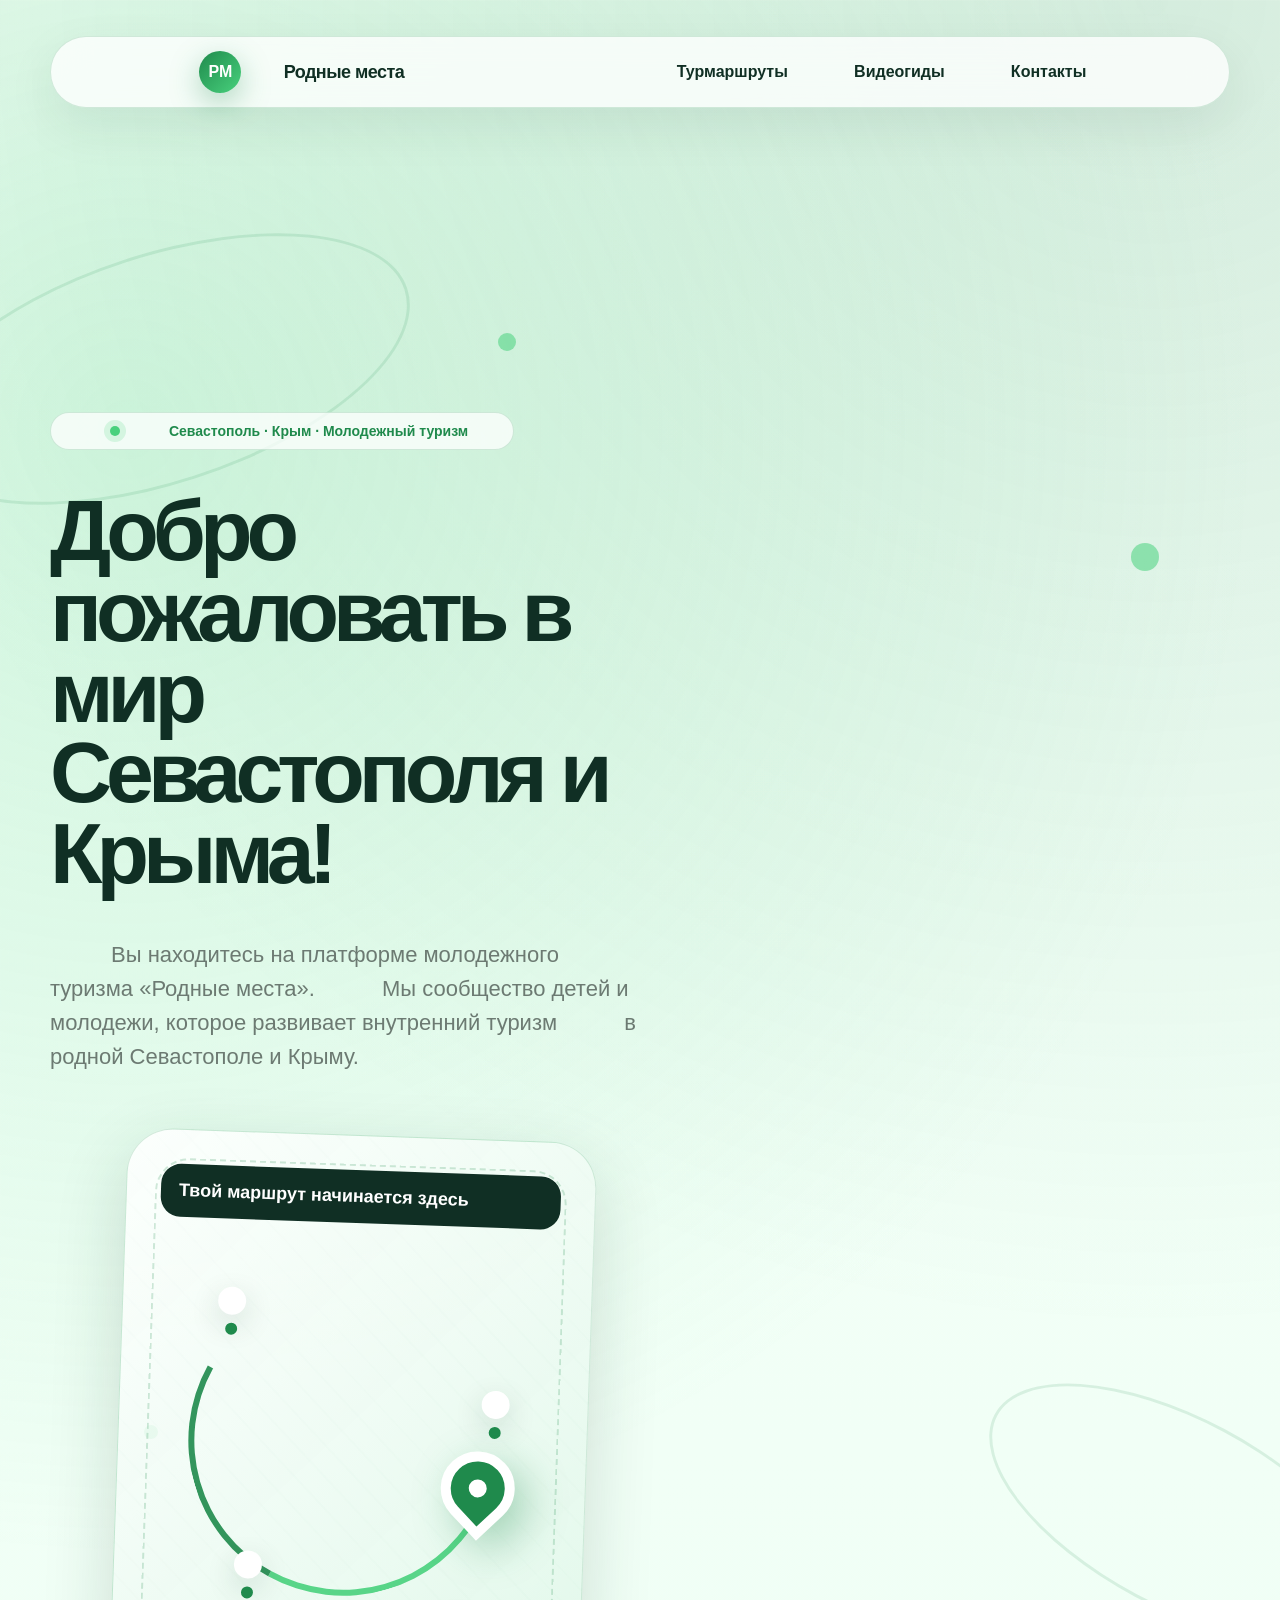
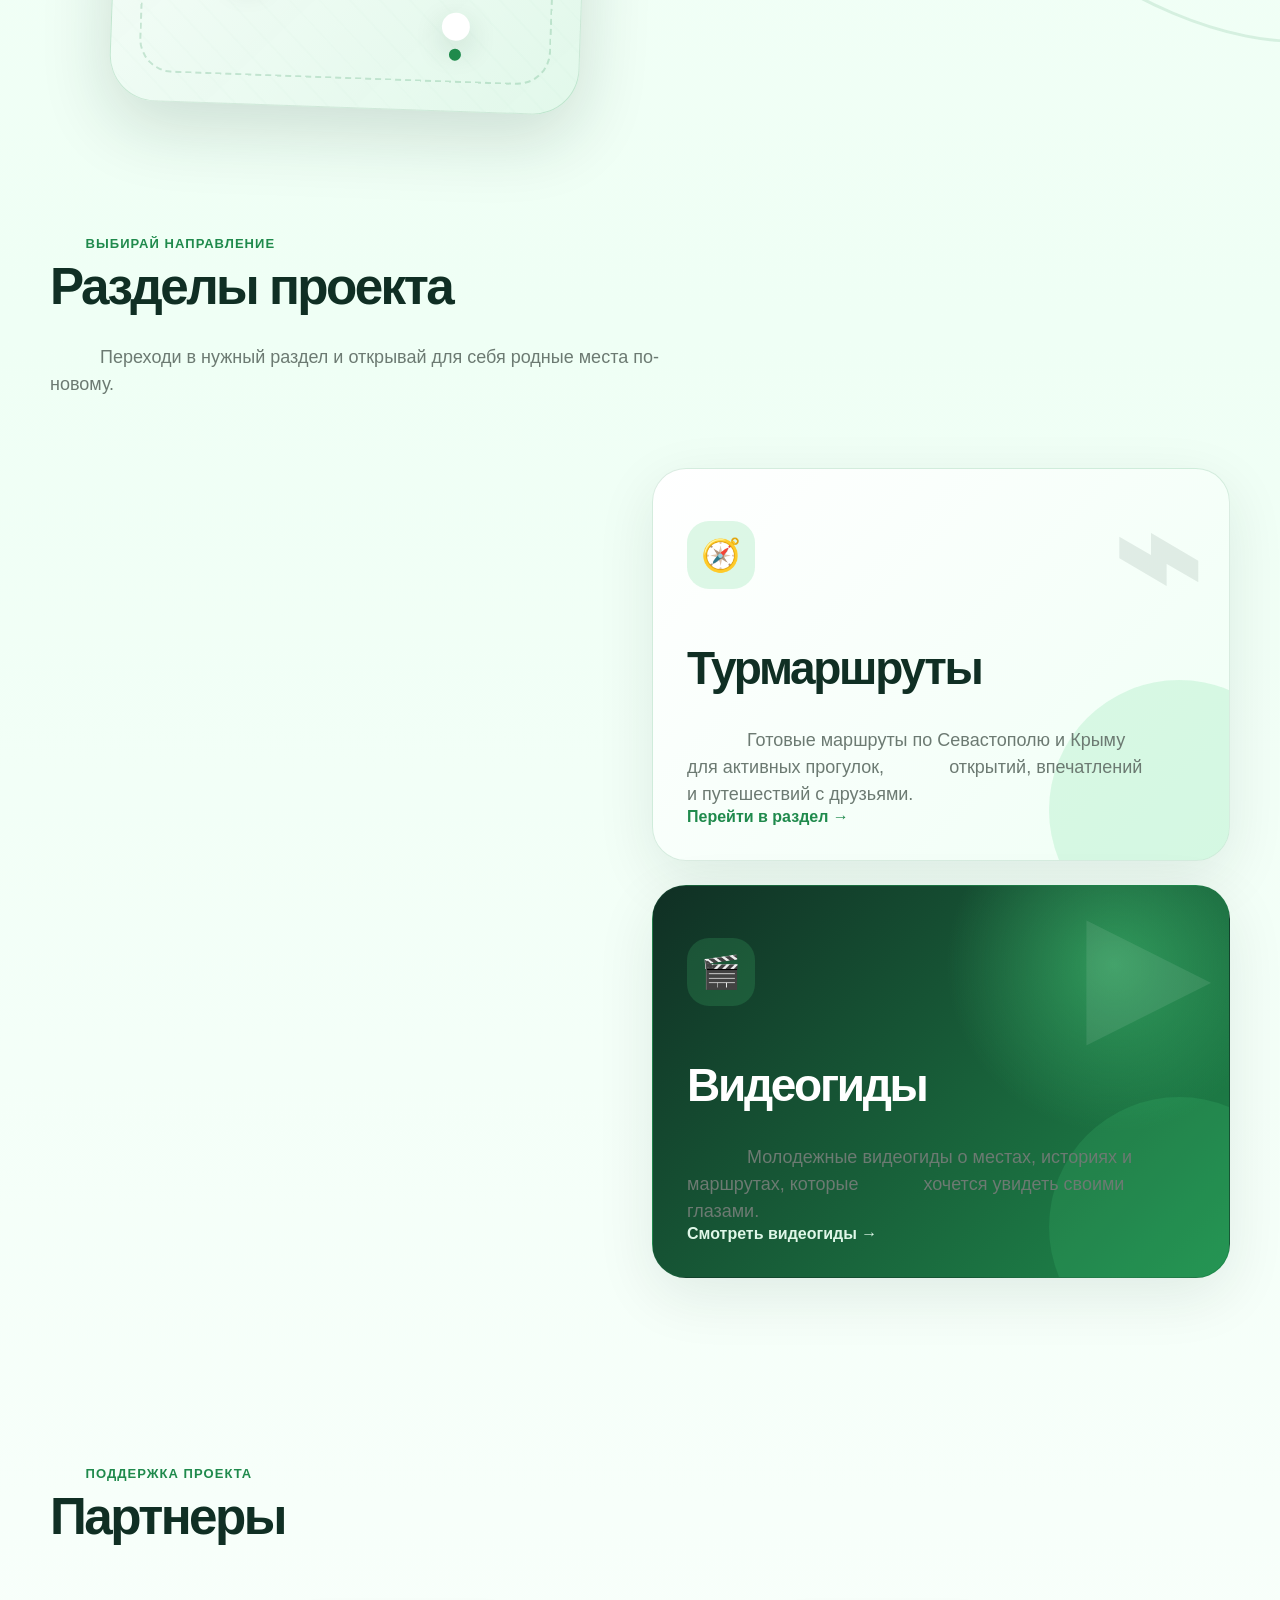
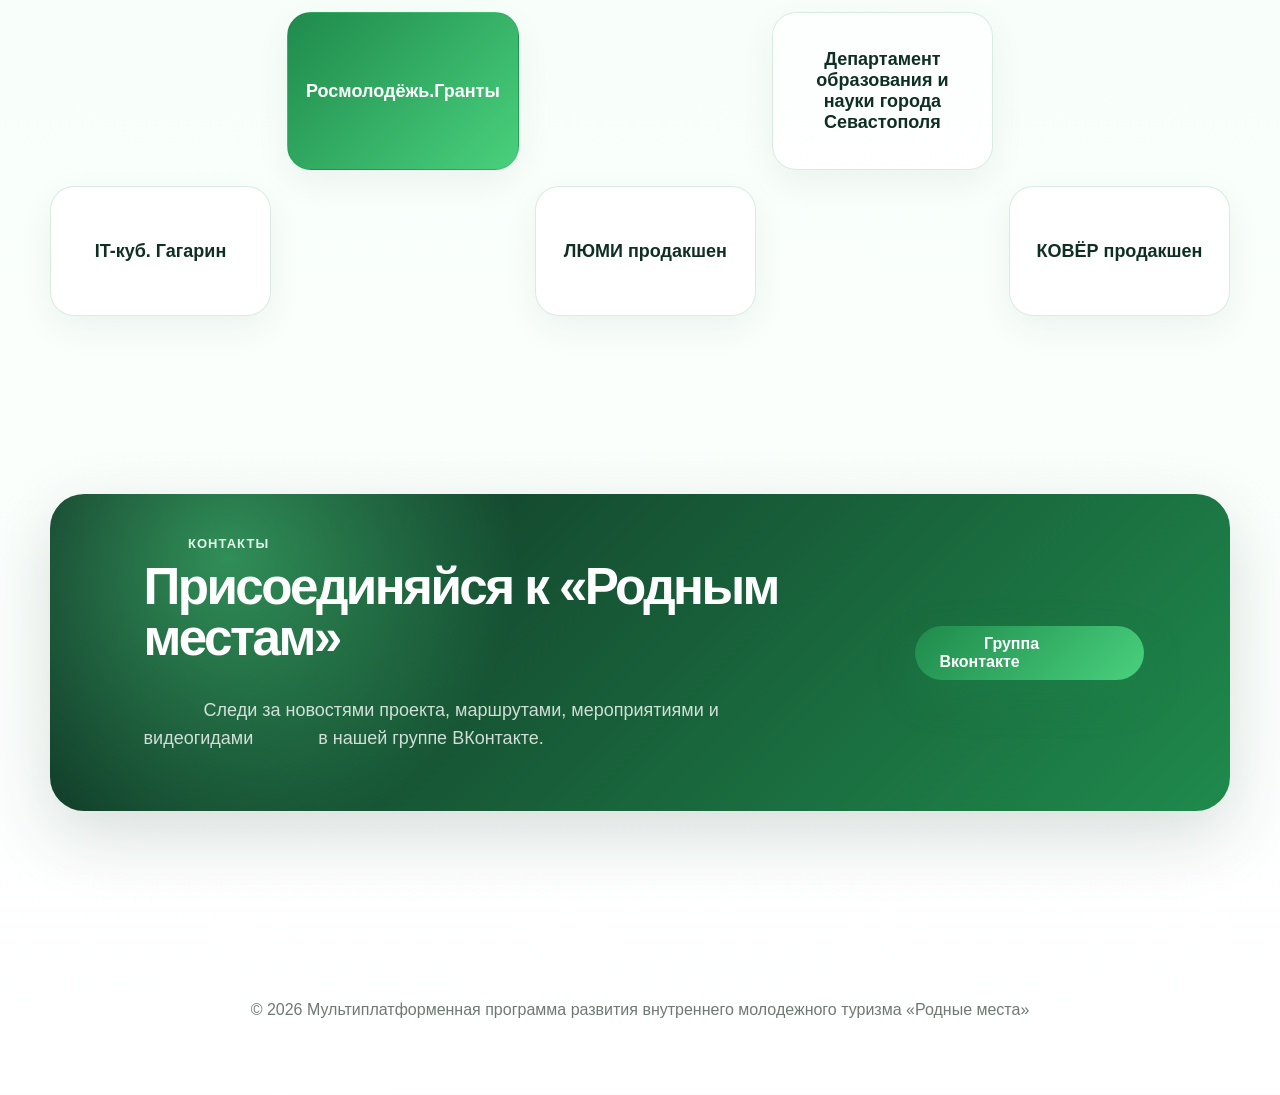
==== commit d597b7e3: "Update index.html" ====
--- a/index.html
+++ b/index.html
@@ -1,174 +1,247 @@
 <!DOCTYPE html>
 <html lang="ru">
 <head>
-  <meta charset="UTF-8" />
-  <meta name="viewport" content="width=device-width, initial-scale=1.0" />
-  <title>Родные места — молодежный туризм в Севастополе и Крыму</title>
-  <link rel="stylesheet" href="styles.css" />
+  <meta charset="UTF-8" />
+  <meta name="viewport" content="width=device-width, initial-scale=1.0" />
+  <title>Родные места — молодежный туризм в Севастополе и Крыму</title>
+  <link rel="stylesheet" href="styles.css" />
 </head>
 <body>
-  <header class="header">
-    <a href="index.html" class="logo" aria-label="Родные места">
-      <span class="logo-mark">РМ</span>
-      <span class="logo-text">Родные места</span>
-    </a>
-
-    <button class="burger" type="button" aria-label="Открыть меню">
-      <span></span>
-      <span></span>
-      <span></span>
-    </button>
-
-    <nav class="nav">
-      <a href="routes.html">Турмаршруты</a>
-      <a href="videoguides.html">Видеогиды</a>
-      <a href="#contacts">Контакты</a>
-    </nav>
-  </header>
-
-  <main>
-    <section class="hero">
-      <div class="decor-line line-one"></div>
-      <div class="decor-line line-two"></div>
-      <div class="floating-dot dot-one"></div>
-      <div class="floating-dot dot-two"></div>
-      <div class="floating-dot dot-three"></div>
-
-      <div class="hero-content reveal">
-        <div class="badge">
-          <span></span>
-          Севастополь · Крым · Молодежный туризм
-        </div>
-
-        <h1>Добро пожаловать в мир Севастополя и Крыма!</h1>
-
-        <p>
-          Вы находитесь на платформе молодежного туризма «Родные места».
-          Мы сообщество детей и молодежи, которое развивает внутренний туризм
-          в родной Севастополе и Крыму.
-        </p>
-
-        <div class="hero-actions">
-          <a href="routes.html" class="btn btn-primary">Смотреть маршруты</a>
-          <a href="videoguides.html" class="btn btn-secondary">Открыть видеогиды</a>
-        </div>
-      </div>
-
-      <div class="hero-visual reveal">
-        <div class="map-card">
-          <div class="map-title">Твой маршрут начинается здесь</div>
-
-          <div class="route-path"></div>
-
-          <div class="map-point point-one">
-            <span></span>
-          </div>
-
-          <div class="map-point point-two">
-            <span></span>
-          </div>
-
-          <div class="map-point point-three">
-            <span></span>
-          </div>
-
-          <div class="map-point point-four">
-            <span></span>
-          </div>
-
-          <div class="big-pin">
-            <div class="pin-head"></div>
-            <div class="pin-tail"></div>
-          </div>
-        </div>
-      </div>
-    </section>
-
-    <section class="container sections-block">
-      <div class="section-heading reveal">
-        <span>Выбирай направление</span>
-        <h2>Разделы проекта</h2>
-        <p>
-          Переходи в нужный раздел и открывай для себя родные места по-новому.
-        </p>
-      </div>
-
-      <div class="cards-grid">
-        <a href="routes.html" class="big-card routes-card reveal">
-          <div class="card-bg-symbol">⌁</div>
-          <div class="card-icon">🧭</div>
-          <h3>Турмаршруты</h3>
-          <p>
-            Готовые маршруты по Севастополю и Крыму для активных прогулок,
-            открытий, впечатлений и путешествий с друзьями.
-          </p>
-          <span>Перейти в раздел →</span>
-        </a>
-
-        <a href="videoguides.html" class="big-card videos-card reveal">
-          <div class="card-bg-symbol">▶</div>
-          <div class="card-icon">🎬</div>
-          <h3>Видеогиды</h3>
-          <p>
-            Молодежные видеогиды о местах, историях и маршрутах, которые
-            хочется увидеть своими глазами.
-          </p>
-          <span>Смотреть видеогиды →</span>
-        </a>
-      </div>
-    </section>
-
-    <section class="container partners-block">
-      <div class="section-heading reveal">
-        <span>Поддержка проекта</span>
-        <h2>Партнеры</h2>
-      </div>
-
-      <div class="partners-grid reveal">
-        <div class="partner-card main-partner">
-          <div class="partner-name">Росмолодёжь.Гранты</div>
-        </div>
-
-        <div class="partner-card placeholder">
-          <span>Место для логотипа</span>
-        </div>
-
-        <div class="partner-card placeholder">
-          <span>Место для логотипа</span>
-        </div>
-
-        <div class="partner-card placeholder">
-          <span>Место для логотипа</span>
-        </div>
-
-        <div class="partner-card placeholder">
-          <span>Место для логотипа</span>
-        </div>
-      </div>
-    </section>
-
-    <section class="container contacts-block" id="contacts">
-      <div class="contact-card reveal">
-        <div>
-          <span class="contact-label">Контакты</span>
-          <h2>Присоединяйся к «Родным местам»</h2>
-          <p>
-            Следи за новостями проекта, маршрутами, мероприятиями и видеогидами
-            в нашей группе ВКонтакте.
-          </p>
-        </div>
-
-        <a href="https://vk.com/" target="_blank" class="btn btn-primary">
-          Перейти в группу ВК
-        </a>
-      </div>
-    </section>
-  </main>
-
-  <footer class="footer">
-    <p>© 2025 «Родные места» · Молодежный туризм в Севастополе и Крыму</p>
-  </footer>
-
-  <script src="script.js"></script>
+  <header class="header">
+    <a href="index.html" class="logo" aria-label="Родные места">
+      <span class="logo-mark">РМ</span>
+      <span class="logo-text">Родные места</span>
+    </a>
+
+
+
+
+    <button class="burger" type="button" aria-label="Открыть меню">
+      <span></span>
+      <span></span>
+      <span></span>
+    </button>
+
+
+
+
+    <nav class="nav">
+      <a href="routes.html">Турмаршруты</a>
+      <a href="videoguides.html">Видеогиды</a>
+      <a href="#contacts">Контакты</a>
+    </nav>
+  </header>
+
+
+
+
+  <main>
+    <section class="hero">
+      <div class="decor-line line-one"></div>
+      <div class="decor-line line-two"></div>
+      <div class="floating-dot dot-one"></div>
+      <div class="floating-dot dot-two"></div>
+      <div class="floating-dot dot-three"></div>
+
+
+
+
+      <div class="hero-content reveal">
+        <div class="badge">
+          <span></span>
+          Севастополь · Крым · Молодежный туризм
+        </div>
+
+
+
+
+        <h1>Добро пожаловать в мир Севастополя и Крыма!</h1>
+
+
+
+
+        <p>
+          Вы находитесь на платформе молодежного туризма «Родные места».
+          Мы сообщество детей и молодежи, которое развивает внутренний туризм
+          в родной Севастополе и Крыму.
+        </p>
+      </div>
+
+
+
+
+      <div class="hero-visual reveal">
+        <div class="map-card">
+          <div class="map-title">Твой маршрут начинается здесь</div>
+
+
+
+
+          <div class="route-path"></div>
+
+
+
+
+          <div class="map-point point-one">
+            <span></span>
+          </div>
+
+
+
+
+          <div class="map-point point-two">
+            <span></span>
+          </div>
+
+
+
+
+          <div class="map-point point-three">
+            <span></span>
+          </div>
+
+
+
+
+          <div class="map-point point-four">
+            <span></span>
+          </div>
+
+
+
+
+          <div class="big-pin">
+            <div class="pin-head"></div>
+            <div class="pin-tail"></div>
+          </div>
+        </div>
+      </div>
+    </section>
+
+
+
+
+    <section class="container sections-block">
+      <div class="section-heading reveal">
+        <span>Выбирай направление</span>
+        <h2>Разделы проекта</h2>
+        <p>
+          Переходи в нужный раздел и открывай для себя родные места по-новому.
+        </p>
+      </div>
+
+
+
+
+      <div class="cards-grid">
+        <a href="routes.html" class="big-card routes-card reveal">
+          <div class="card-bg-symbol">⌁</div>
+          <div class="card-icon">🧭</div>
+          <h3>Турмаршруты</h3>
+          <p>
+            Готовые маршруты по Севастополю и Крыму для активных прогулок,
+            открытий, впечатлений и путешествий с друзьями.
+          </p>
+          <span>Перейти в раздел →</span>
+        </a>
+
+
+
+
+        <a href="videoguides.html" class="big-card videos-card reveal">
+          <div class="card-bg-symbol">▶</div>
+          <div class="card-icon">🎬</div>
+          <h3>Видеогиды</h3>
+          <p>
+            Молодежные видеогиды о местах, историях и маршрутах, которые
+            хочется увидеть своими глазами.
+          </p>
+          <span>Смотреть видеогиды →</span>
+        </a>
+      </div>
+    </section>
+
+
+
+
+    <section class="container partners-block">
+      <div class="section-heading reveal">
+        <span>Поддержка проекта</span>
+        <h2>Партнеры</h2>
+      </div>
+
+
+
+
+      <div class="partners-grid reveal">
+        <div class="partner-card main-partner">
+          <div class="partner-name">Росмолодёжь.Гранты</div>
+        </div>
+
+
+
+
+        <div class="partner-card">
+          <div class="partner-name">Департамент образования и науки города Севастополя</div>
+        </div>
+
+
+
+
+        <div class="partner-card">
+          <div class="partner-name">IT-куб. Гагарин</div>
+        </div>
+
+
+
+
+        <div class="partner-card">
+          <div class="partner-name">ЛЮМИ продакшен</div>
+        </div>
+
+
+
+
+        <div class="partner-card">
+          <div class="partner-name">КОВЁР продакшен</div>
+        </div>
+      </div>
+    </section>
+
+
+
+
+    <section class="container contacts-block" id="contacts">
+      <div class="contact-card reveal">
+        <div>
+          <span class="contact-label">Контакты</span>
+          <h2>Присоединяйся к «Родным местам»</h2>
+          <p>
+            Следи за новостями проекта, маршрутами, мероприятиями и видеогидами
+            в нашей группе ВКонтакте.
+          </p>
+        </div>
+
+
+
+
+        <a href="https://vk.com/rodni_mesta" target="_blank" class="btn btn-primary">
+          Группа Вконтакте
+        </a>
+      </div>
+    </section>
+  </main>
+
+
+
+
+  <footer class="footer">
+    <p>© 2026 Мультиплатформенная программа развития внутреннего молодежного туризма «Родные места»</p>
+  </footer>
+
+
+
+
+  <script src="script.js"></script>
 </body>
 </html>
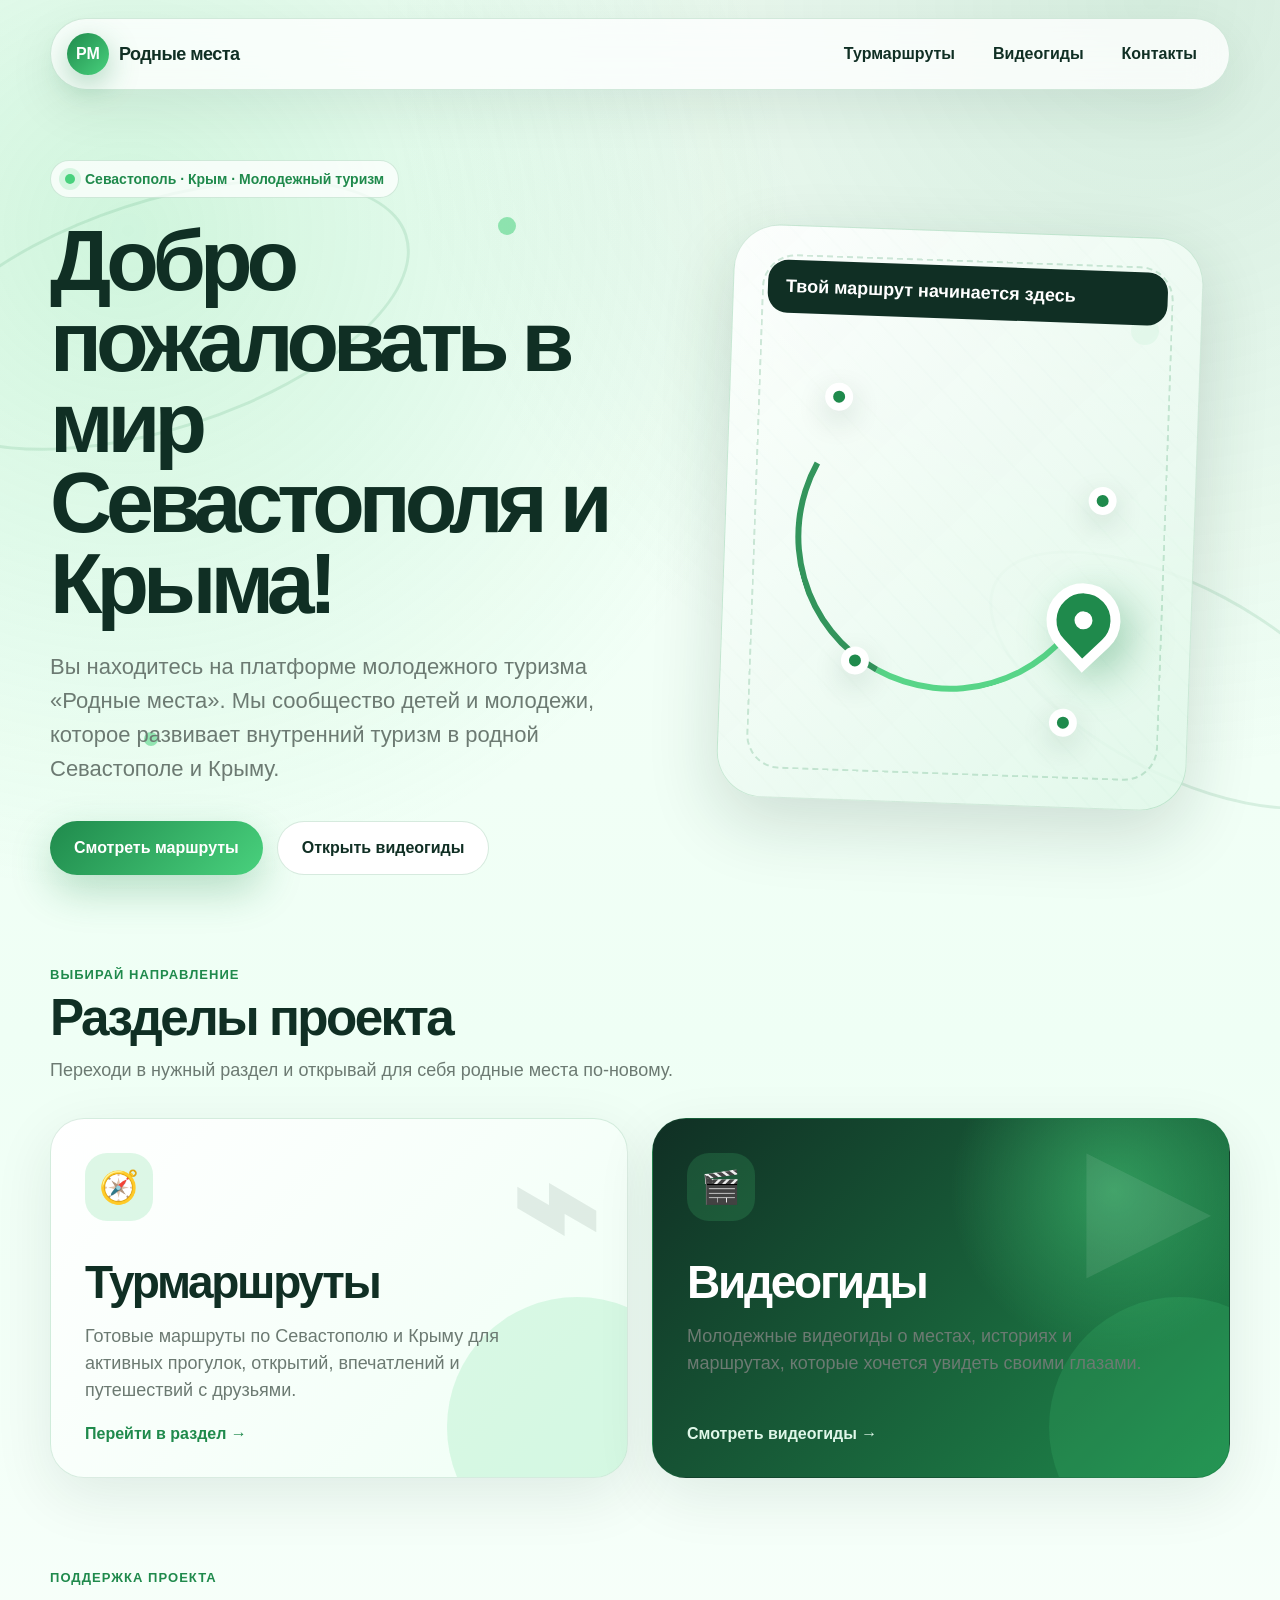
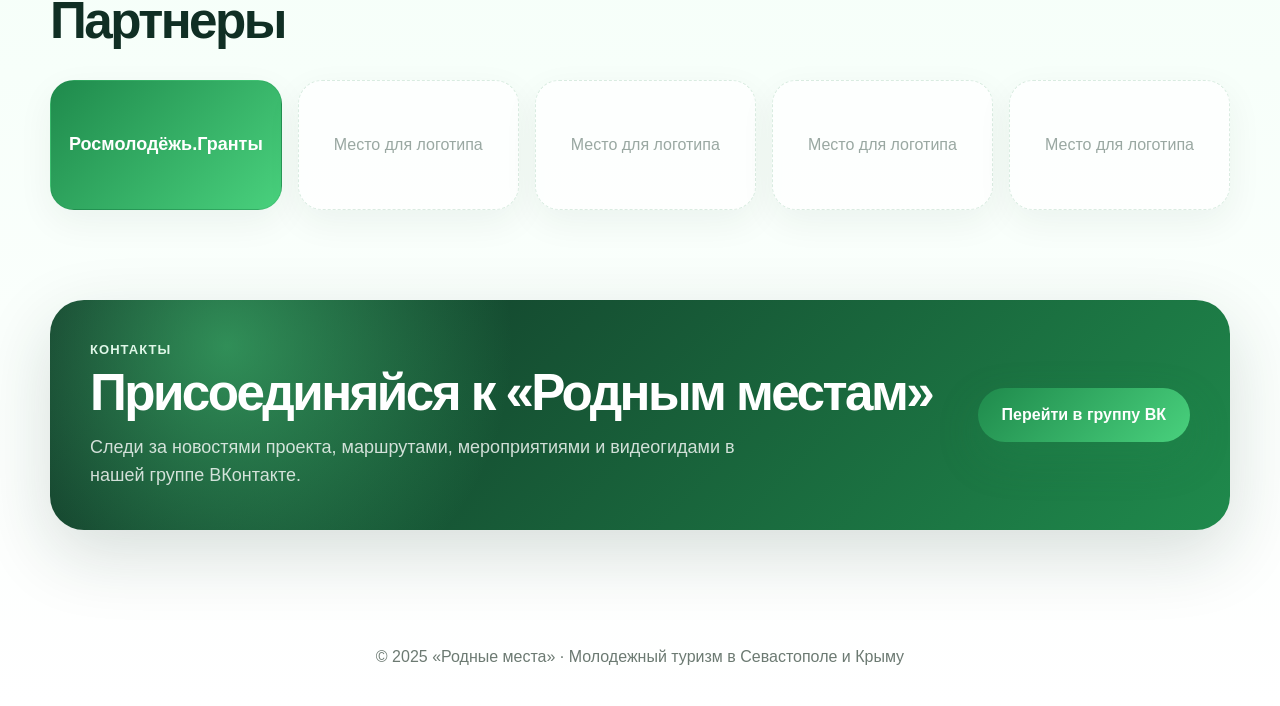
==== commit fc67898e: "Update index.html" ====
--- a/index.html
+++ b/index.html
@@ -1,247 +1,174 @@
 <!DOCTYPE html>
 <html lang="ru">
 <head>
-  <meta charset="UTF-8" />
-  <meta name="viewport" content="width=device-width, initial-scale=1.0" />
-  <title>Родные места — молодежный туризм в Севастополе и Крыму</title>
-  <link rel="stylesheet" href="styles.css" />
+  <meta charset="UTF-8" />
+  <meta name="viewport" content="width=device-width, initial-scale=1.0" />
+  <title>Родные места — молодежный туризм в Севастополе и Крыму</title>
+  <link rel="stylesheet" href="styles.css" />
 </head>
 <body>
-  <header class="header">
-    <a href="index.html" class="logo" aria-label="Родные места">
-      <span class="logo-mark">РМ</span>
-      <span class="logo-text">Родные места</span>
-    </a>
+  <header class="header">
+    <a href="index.html" class="logo" aria-label="Родные места">
+      <span class="logo-mark">РМ</span>
+      <span class="logo-text">Родные места</span>
+    </a>
 
+    <button class="burger" type="button" aria-label="Открыть меню">
+      <span></span>
+      <span></span>
+      <span></span>
+    </button>
 
+    <nav class="nav">
+      <a href="routes.html">Турмаршруты</a>
+      <a href="videoguides.html">Видеогиды</a>
+      <a href="#contacts">Контакты</a>
+    </nav>
+  </header>
 
+  <main>
+    <section class="hero">
+      <div class="decor-line line-one"></div>
+      <div class="decor-line line-two"></div>
+      <div class="floating-dot dot-one"></div>
+      <div class="floating-dot dot-two"></div>
+      <div class="floating-dot dot-three"></div>
 
-    <button class="burger" type="button" aria-label="Открыть меню">
-      <span></span>
-      <span></span>
-      <span></span>
-    </button>
+      <div class="hero-content reveal">
+        <div class="badge">
+          <span></span>
+          Севастополь · Крым · Молодежный туризм
+        </div>
 
+        <h1>Добро пожаловать в мир Севастополя и Крыма!</h1>
 
+        <p>
+          Вы находитесь на платформе молодежного туризма «Родные места».
+          Мы сообщество детей и молодежи, которое развивает внутренний туризм
+          в родной Севастополе и Крыму.
+        </p>
 
+        <div class="hero-actions">
+          <a href="routes.html" class="btn btn-primary">Смотреть маршруты</a>
+          <a href="videoguides.html" class="btn btn-secondary">Открыть видеогиды</a>
+        </div>
+      </div>
 
-    <nav class="nav">
-      <a href="routes.html">Турмаршруты</a>
-      <a href="videoguides.html">Видеогиды</a>
-      <a href="#contacts">Контакты</a>
-    </nav>
-  </header>
+      <div class="hero-visual reveal">
+        <div class="map-card">
+          <div class="map-title">Твой маршрут начинается здесь</div>
 
+          <div class="route-path"></div>
 
+          <div class="map-point point-one">
+            <span></span>
+          </div>
 
+          <div class="map-point point-two">
+            <span></span>
+          </div>
 
-  <main>
-    <section class="hero">
-      <div class="decor-line line-one"></div>
-      <div class="decor-line line-two"></div>
-      <div class="floating-dot dot-one"></div>
-      <div class="floating-dot dot-two"></div>
-      <div class="floating-dot dot-three"></div>
+          <div class="map-point point-three">
+            <span></span>
+          </div>
 
+          <div class="map-point point-four">
+            <span></span>
+          </div>
 
+          <div class="big-pin">
+            <div class="pin-head"></div>
+            <div class="pin-tail"></div>
+          </div>
+        </div>
+      </div>
+    </section>
 
+    <section class="container sections-block">
+      <div class="section-heading reveal">
+        <span>Выбирай направление</span>
+        <h2>Разделы проекта</h2>
+        <p>
+          Переходи в нужный раздел и открывай для себя родные места по-новому.
+        </p>
+      </div>
 
-      <div class="hero-content reveal">
-        <div class="badge">
-          <span></span>
-          Севастополь · Крым · Молодежный туризм
-        </div>
+      <div class="cards-grid">
+        <a href="routes.html" class="big-card routes-card reveal">
+          <div class="card-bg-symbol">⌁</div>
+          <div class="card-icon">🧭</div>
+          <h3>Турмаршруты</h3>
+          <p>
+            Готовые маршруты по Севастополю и Крыму для активных прогулок,
+            открытий, впечатлений и путешествий с друзьями.
+          </p>
+          <span>Перейти в раздел →</span>
+        </a>
 
+        <a href="videoguides.html" class="big-card videos-card reveal">
+          <div class="card-bg-symbol">▶</div>
+          <div class="card-icon">🎬</div>
+          <h3>Видеогиды</h3>
+          <p>
+            Молодежные видеогиды о местах, историях и маршрутах, которые
+            хочется увидеть своими глазами.
+          </p>
+          <span>Смотреть видеогиды →</span>
+        </a>
+      </div>
+    </section>
 
+    <section class="container partners-block">
+      <div class="section-heading reveal">
+        <span>Поддержка проекта</span>
+        <h2>Партнеры</h2>
+      </div>
 
+      <div class="partners-grid reveal">
+        <div class="partner-card main-partner">
+          <div class="partner-name">Росмолодёжь.Гранты</div>
+        </div>
 
-        <h1>Добро пожаловать в мир Севастополя и Крыма!</h1>
+        <div class="partner-card placeholder">
+          <span>Место для логотипа</span>
+        </div>
 
+        <div class="partner-card placeholder">
+          <span>Место для логотипа</span>
+        </div>
 
+        <div class="partner-card placeholder">
+          <span>Место для логотипа</span>
+        </div>
 
+        <div class="partner-card placeholder">
+          <span>Место для логотипа</span>
+        </div>
+      </div>
+    </section>
 
-        <p>
-          Вы находитесь на платформе молодежного туризма «Родные места».
-          Мы сообщество детей и молодежи, которое развивает внутренний туризм
-          в родной Севастополе и Крыму.
-        </p>
-      </div>
+    <section class="container contacts-block" id="contacts">
+      <div class="contact-card reveal">
+        <div>
+          <span class="contact-label">Контакты</span>
+          <h2>Присоединяйся к «Родным местам»</h2>
+          <p>
+            Следи за новостями проекта, маршрутами, мероприятиями и видеогидами
+            в нашей группе ВКонтакте.
+          </p>
+        </div>
 
+        <a href="https://vk.com/" target="_blank" class="btn btn-primary">
+          Перейти в группу ВК
+        </a>
+      </div>
+    </section>
+  </main>
 
+  <footer class="footer">
+    <p>© 2025 «Родные места» · Молодежный туризм в Севастополе и Крыму</p>
+  </footer>
 
-
-      <div class="hero-visual reveal">
-        <div class="map-card">
-          <div class="map-title">Твой маршрут начинается здесь</div>
-
-
-
-
-          <div class="route-path"></div>
-
-
-
-
-          <div class="map-point point-one">
-            <span></span>
-          </div>
-
-
-
-
-          <div class="map-point point-two">
-            <span></span>
-          </div>
-
-
-
-
-          <div class="map-point point-three">
-            <span></span>
-          </div>
-
-
-
-
-          <div class="map-point point-four">
-            <span></span>
-          </div>
-
-
-
-
-          <div class="big-pin">
-            <div class="pin-head"></div>
-            <div class="pin-tail"></div>
-          </div>
-        </div>
-      </div>
-    </section>
-
-
-
-
-    <section class="container sections-block">
-      <div class="section-heading reveal">
-        <span>Выбирай направление</span>
-        <h2>Разделы проекта</h2>
-        <p>
-          Переходи в нужный раздел и открывай для себя родные места по-новому.
-        </p>
-      </div>
-
-
-
-
-      <div class="cards-grid">
-        <a href="routes.html" class="big-card routes-card reveal">
-          <div class="card-bg-symbol">⌁</div>
-          <div class="card-icon">🧭</div>
-          <h3>Турмаршруты</h3>
-          <p>
-            Готовые маршруты по Севастополю и Крыму для активных прогулок,
-            открытий, впечатлений и путешествий с друзьями.
-          </p>
-          <span>Перейти в раздел →</span>
-        </a>
-
-
-
-
-        <a href="videoguides.html" class="big-card videos-card reveal">
-          <div class="card-bg-symbol">▶</div>
-          <div class="card-icon">🎬</div>
-          <h3>Видеогиды</h3>
-          <p>
-            Молодежные видеогиды о местах, историях и маршрутах, которые
-            хочется увидеть своими глазами.
-          </p>
-          <span>Смотреть видеогиды →</span>
-        </a>
-      </div>
-    </section>
-
-
-
-
-    <section class="container partners-block">
-      <div class="section-heading reveal">
-        <span>Поддержка проекта</span>
-        <h2>Партнеры</h2>
-      </div>
-
-
-
-
-      <div class="partners-grid reveal">
-        <div class="partner-card main-partner">
-          <div class="partner-name">Росмолодёжь.Гранты</div>
-        </div>
-
-
-
-
-        <div class="partner-card">
-          <div class="partner-name">Департамент образования и науки города Севастополя</div>
-        </div>
-
-
-
-
-        <div class="partner-card">
-          <div class="partner-name">IT-куб. Гагарин</div>
-        </div>
-
-
-
-
-        <div class="partner-card">
-          <div class="partner-name">ЛЮМИ продакшен</div>
-        </div>
-
-
-
-
-        <div class="partner-card">
-          <div class="partner-name">КОВЁР продакшен</div>
-        </div>
-      </div>
-    </section>
-
-
-
-
-    <section class="container contacts-block" id="contacts">
-      <div class="contact-card reveal">
-        <div>
-          <span class="contact-label">Контакты</span>
-          <h2>Присоединяйся к «Родным местам»</h2>
-          <p>
-            Следи за новостями проекта, маршрутами, мероприятиями и видеогидами
-            в нашей группе ВКонтакте.
-          </p>
-        </div>
-
-
-
-
-        <a href="https://vk.com/rodni_mesta" target="_blank" class="btn btn-primary">
-          Группа Вконтакте
-        </a>
-      </div>
-    </section>
-  </main>
-
-
-
-
-  <footer class="footer">
-    <p>© 2026 Мультиплатформенная программа развития внутреннего молодежного туризма «Родные места»</p>
-  </footer>
-
-
-
-
-  <script src="script.js"></script>
+  <script src="script.js"></script>
 </body>
 </html>
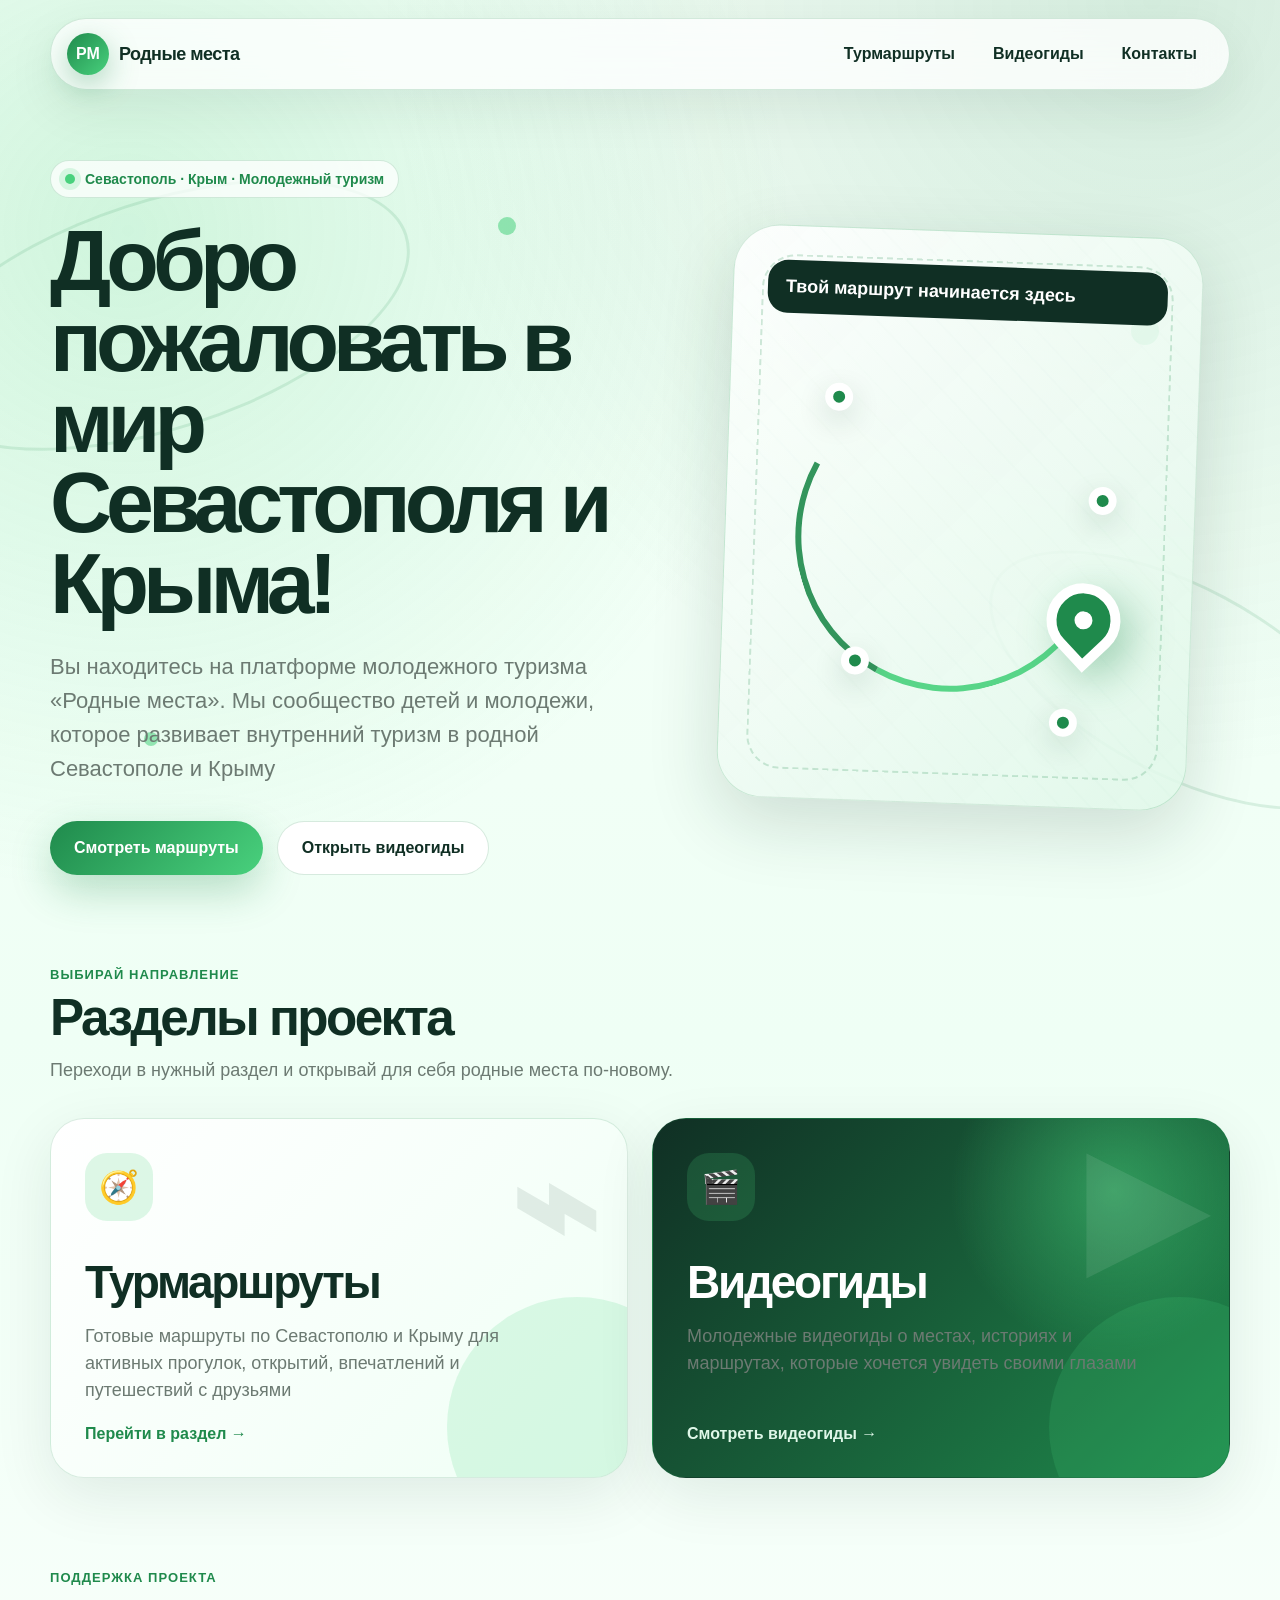
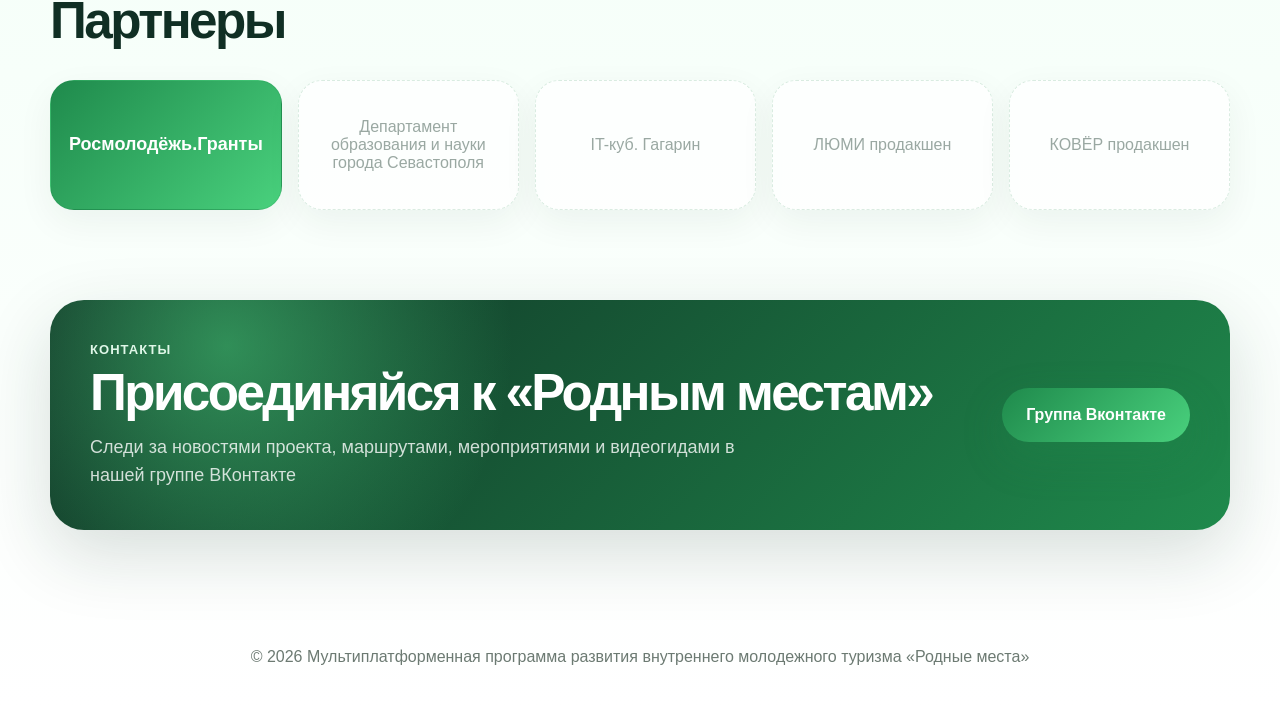
==== commit a3144f32: "Update index.html" ====
--- a/index.html
+++ b/index.html
@@ -45,7 +45,7 @@
         <p>
           Вы находитесь на платформе молодежного туризма «Родные места».
           Мы сообщество детей и молодежи, которое развивает внутренний туризм
-          в родной Севастополе и Крыму.
+          в родной Севастополе и Крыму
         </p>
 
         <div class="hero-actions">
@@ -100,7 +100,7 @@
           <h3>Турмаршруты</h3>
           <p>
             Готовые маршруты по Севастополю и Крыму для активных прогулок,
-            открытий, впечатлений и путешествий с друзьями.
+            открытий, впечатлений и путешествий с друзьями
           </p>
           <span>Перейти в раздел →</span>
         </a>
@@ -111,7 +111,7 @@
           <h3>Видеогиды</h3>
           <p>
             Молодежные видеогиды о местах, историях и маршрутах, которые
-            хочется увидеть своими глазами.
+            хочется увидеть своими глазами
           </p>
           <span>Смотреть видеогиды →</span>
         </a>
@@ -130,19 +130,19 @@
         </div>
 
         <div class="partner-card placeholder">
-          <span>Место для логотипа</span>
+          <span>Департамент образования и науки города Севастополя</span>
         </div>
 
         <div class="partner-card placeholder">
-          <span>Место для логотипа</span>
+          <span>IT-куб. Гагарин</span>
         </div>
 
         <div class="partner-card placeholder">
-          <span>Место для логотипа</span>
+          <span>ЛЮМИ продакшен</span>
         </div>
 
         <div class="partner-card placeholder">
-          <span>Место для логотипа</span>
+          <span>КОВЁР продакшен</span>
         </div>
       </div>
     </section>
@@ -154,19 +154,19 @@
           <h2>Присоединяйся к «Родным местам»</h2>
           <p>
             Следи за новостями проекта, маршрутами, мероприятиями и видеогидами
-            в нашей группе ВКонтакте.
+            в нашей группе ВКонтакте
           </p>
         </div>
 
         <a href="https://vk.com/" target="_blank" class="btn btn-primary">
-          Перейти в группу ВК
+          Группа Вконтакте
         </a>
       </div>
     </section>
   </main>
 
   <footer class="footer">
-    <p>© 2025 «Родные места» · Молодежный туризм в Севастополе и Крыму</p>
+    <p>© 2026 Мультиплатформенная программа развития внутреннего молодежного туризма «Родные места»</p>
   </footer>
 
   <script src="script.js"></script>
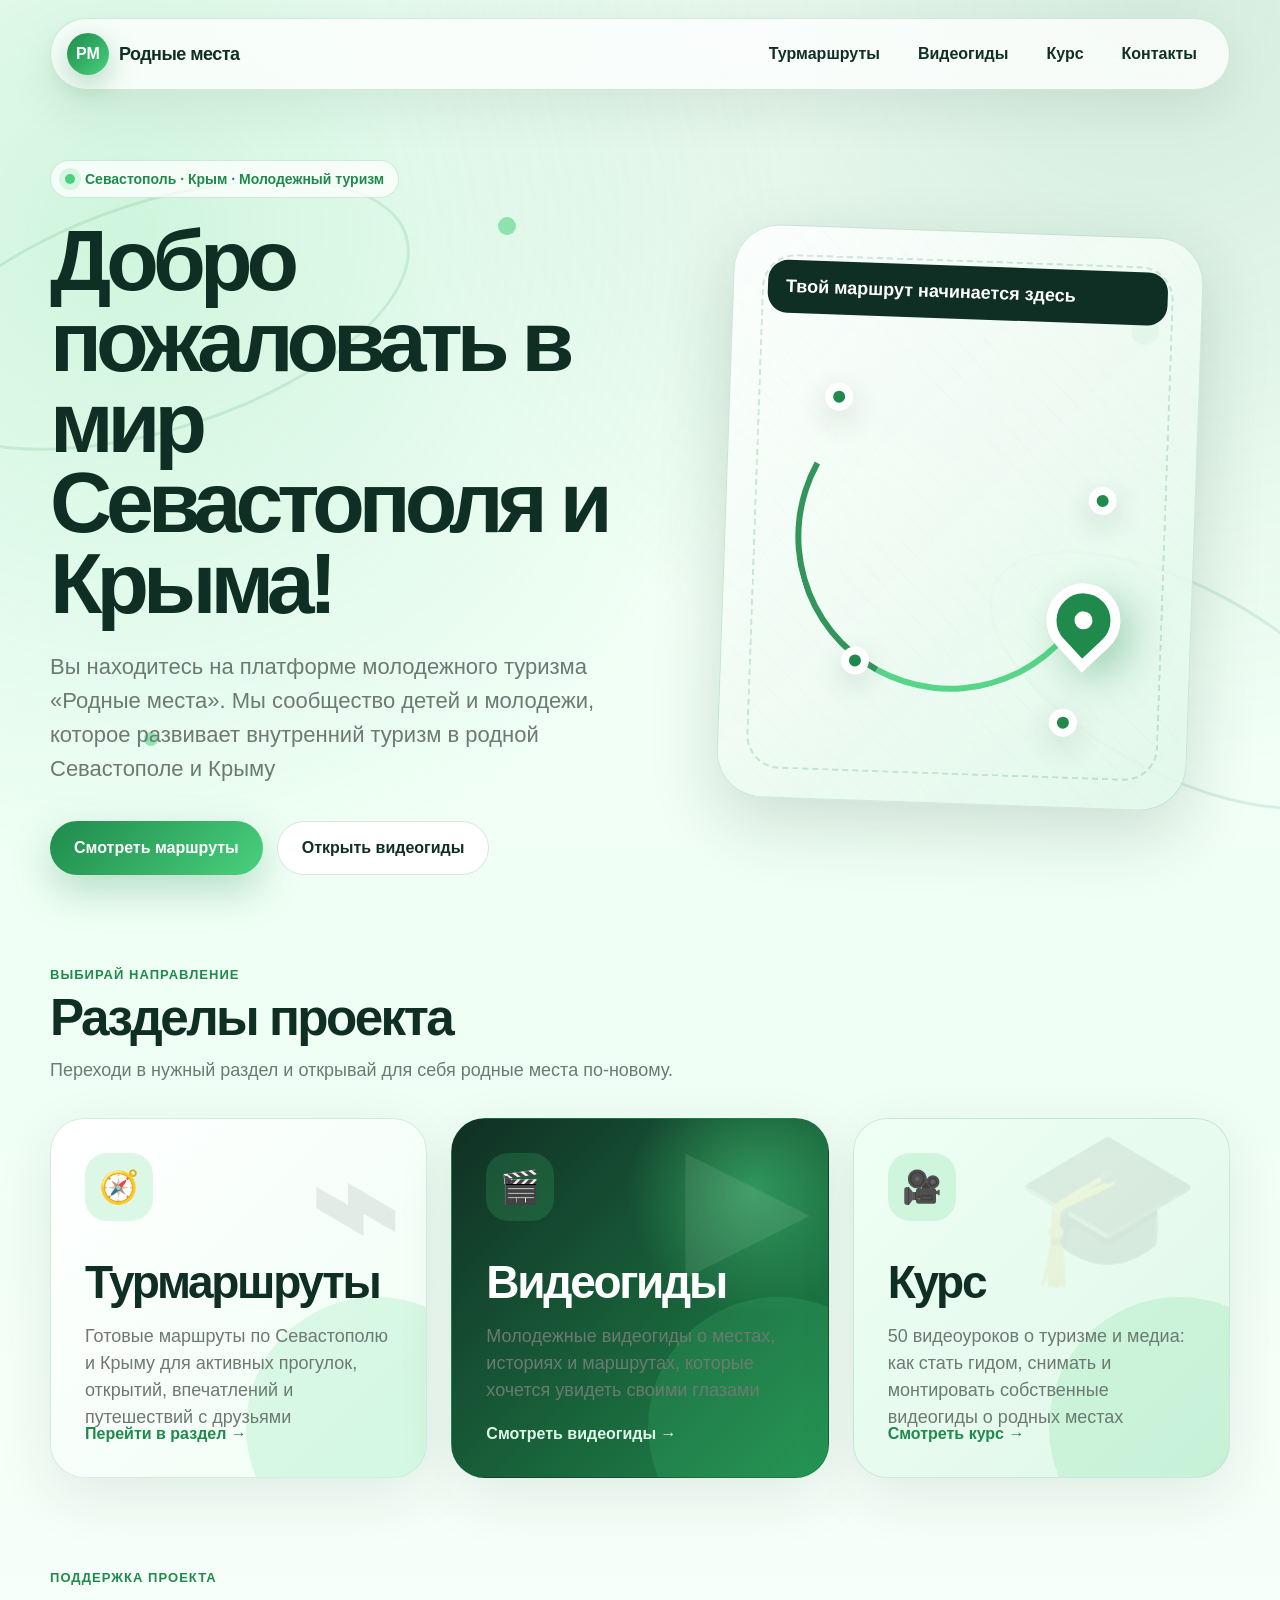
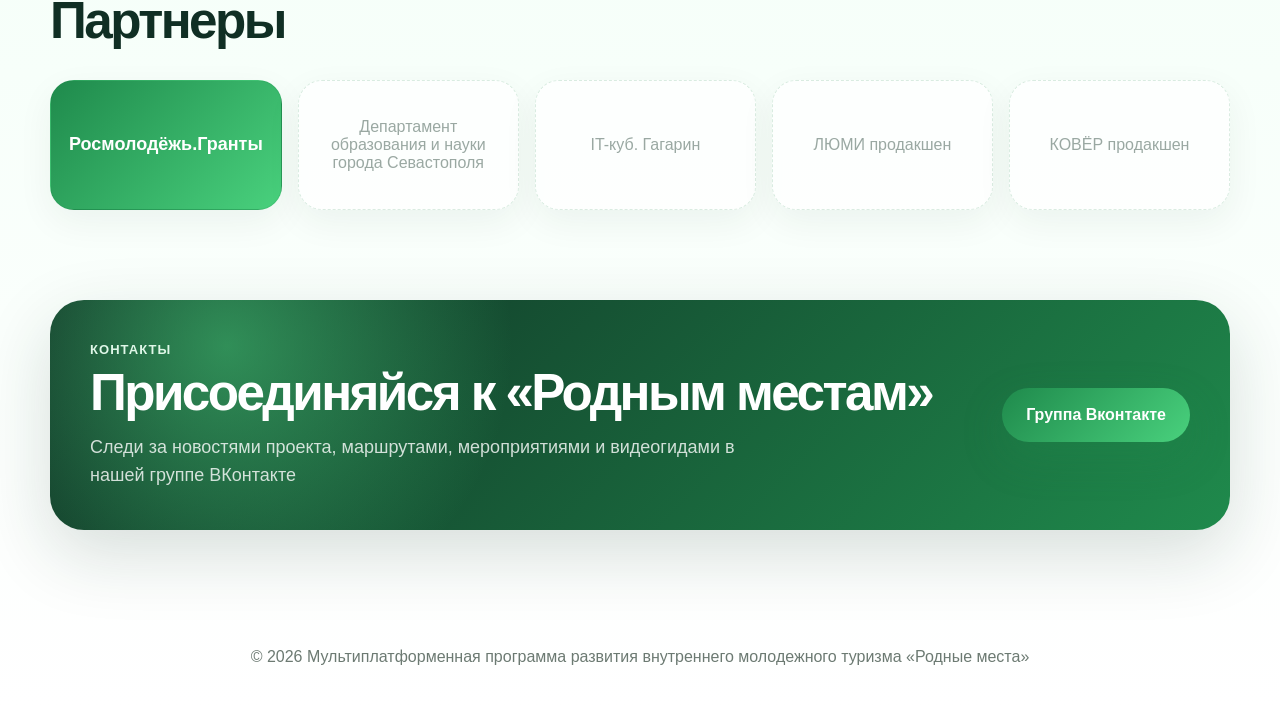
==== commit f3c1c49b: "Add files via upload" ====
--- a/index.html
+++ b/index.html
@@ -22,6 +22,7 @@
     <nav class="nav">
       <a href="routes.html">Турмаршруты</a>
       <a href="videoguides.html">Видеогиды</a>
+      <a href="course.html">Курс</a>
       <a href="#contacts">Контакты</a>
     </nav>
   </header>
@@ -115,6 +116,17 @@
           </p>
           <span>Смотреть видеогиды →</span>
         </a>
+
+        <a href="course.html" class="big-card course-card reveal">
+          <div class="card-bg-symbol">🎓</div>
+          <div class="card-icon">🎥</div>
+          <h3>Курс</h3>
+          <p>
+            50 видеоуроков о туризме и медиа: как стать гидом, снимать и монтировать
+            собственные видеогиды о родных местах
+          </p>
+          <span>Смотреть курс →</span>
+        </a>
       </div>
     </section>
 
@@ -158,7 +170,7 @@
           </p>
         </div>
 
-        <a href="https://vk.com/" target="_blank" class="btn btn-primary">
+        <a href="https://vk.com/rodni_mesta" target="_blank" class="btn btn-primary">
           Группа Вконтакте
         </a>
       </div>
--- a/styles.css
+++ b/styles.css
@@ -448,7 +448,7 @@
 
 .cards-grid {
   display: grid;
-  grid-template-columns: repeat(2, 1fr);
+  grid-template-columns: repeat(auto-fit, minmax(300px, 1fr));
   gap: 24px;
 }
 
@@ -493,6 +493,10 @@
 
 .videos-card p {
   color: rgba(255, 255, 255, 0.78);
+}
+
+.course-card {
+  background: linear-gradient(135deg, var(--mint), var(--green-light));
 }
 
 .card-bg-symbol {
@@ -1208,3 +1212,323 @@
     font-size: 14px;
   }
 }
+/* Videoguides page */
+.video-page-hero {
+  width: min(1180px, calc(100% - 40px));
+  margin: 70px auto 0;
+  padding: 80px 0 40px;
+  position: relative;
+}
+
+.video-page-hero::before {
+  content: "";
+  position: absolute;
+  right: 0;
+  top: 20px;
+  width: 360px;
+  height: 180px;
+  border: 3px solid rgba(31, 138, 76, 0.14);
+  border-radius: 50%;
+  transform: rotate(-18deg);
+  z-index: -1;
+}
+
+.video-page-hero h1 {
+  max-width: 780px;
+  font-size: clamp(52px, 8vw, 104px);
+  line-height: 0.9;
+  letter-spacing: -0.07em;
+  margin-bottom: 24px;
+}
+
+.video-page-hero p {
+  max-width: 720px;
+  color: var(--gray);
+  font-size: clamp(18px, 2vw, 22px);
+  line-height: 1.55;
+}
+
+.videoguides-block {
+  padding: 40px 0 90px;
+}
+
+.videos-grid {
+  display: grid;
+  grid-template-columns: repeat(2, 1fr);
+  gap: 24px;
+}
+
+.video-tile {
+  position: relative;
+  display: block;
+  width: 100%;
+  overflow: hidden;
+  padding: 0;
+  border: 1px solid rgba(31, 138, 76, 0.16);
+  border-radius: var(--radius-xl);
+  background: var(--white);
+  box-shadow: 0 18px 60px rgba(16, 47, 36, 0.09);
+  cursor: pointer;
+  transition: 0.3s ease;
+}
+
+.video-tile:hover {
+  transform: translateY(-10px) rotate(-1deg);
+  box-shadow: var(--shadow);
+}
+
+.video-preview {
+  position: relative;
+  aspect-ratio: 16 / 9;
+  overflow: hidden;
+  background: var(--green-light);
+}
+
+.video-preview iframe {
+  display: block;
+  width: 100%;
+  height: 100%;
+  border: 0;
+  pointer-events: none;
+}
+
+.video-tile::after {
+  content: "Открыть видео";
+  position: absolute;
+  right: 18px;
+  bottom: 18px;
+  z-index: 2;
+  padding: 10px 16px;
+  border-radius: 999px;
+  color: var(--white);
+  background: rgba(16, 47, 36, 0.78);
+  backdrop-filter: blur(12px);
+  font-size: 14px;
+  font-weight: 900;
+}
+
+.video-modal {
+  position: fixed;
+  inset: 0;
+  z-index: 400;
+  display: none;
+  padding: 20px;
+}
+
+.video-modal.active {
+  display: grid;
+  place-items: center;
+}
+
+.video-modal-backdrop {
+  position: absolute;
+  inset: 0;
+  border: 0;
+  background: rgba(7, 18, 13, 0.72);
+  backdrop-filter: blur(10px);
+  cursor: pointer;
+}
+
+.video-modal-content {
+  position: relative;
+  z-index: 2;
+  width: min(1120px, 100%);
+  border-radius: var(--radius-xl);
+  background: var(--white);
+  box-shadow: 0 30px 90px rgba(0, 0, 0, 0.28);
+}
+
+.video-modal-close {
+  position: absolute;
+  top: 16px;
+  right: 16px;
+  z-index: 5;
+  width: 44px;
+  height: 44px;
+  border: none;
+  border-radius: 50%;
+  color: var(--white);
+  background: var(--green-dark);
+  font-size: 28px;
+  line-height: 1;
+  cursor: pointer;
+}
+
+.video-modal-player {
+  aspect-ratio: 16 / 9;
+  overflow: hidden;
+  border-radius: var(--radius-xl);
+  background: #000000;
+}
+
+.video-modal-player iframe {
+  display: block;
+  width: 100%;
+  height: 100%;
+  border: 0;
+}
+
+@media (max-width: 960px) {
+  .video-page-hero {
+    margin-top: 56px;
+    padding-top: 58px;
+  }
+
+  .videos-grid {
+    grid-template-columns: 1fr;
+  }
+}
+
+@media (max-width: 620px) {
+  .video-page-hero {
+    width: min(100% - 24px, 1180px);
+    margin-top: 44px;
+  }
+
+  .video-modal {
+    padding: 10px;
+  }
+
+  .video-modal-content,
+  .video-modal-player {
+    border-radius: 24px;
+  }
+
+  .video-modal-close {
+    top: 10px;
+    right: 10px;
+  }
+}
+
+/* Course page */
+.course-hero {
+  width: min(1180px, calc(100% - 40px));
+  margin: 70px auto 0;
+  padding: 80px 0 40px;
+  position: relative;
+}
+
+.course-hero::before {
+  content: "";
+  position: absolute;
+  right: 0;
+  top: 20px;
+  width: 360px;
+  height: 180px;
+  border: 3px solid rgba(31, 138, 76, 0.14);
+  border-radius: 50%;
+  transform: rotate(-18deg);
+  z-index: -1;
+}
+
+.course-page {
+  padding: 40px 0 90px;
+}
+
+.lessons-group {
+  margin-top: 44px;
+}
+
+.lessons-group:first-child {
+  margin-top: 28px;
+}
+
+.lessons-group-title {
+  display: flex;
+  align-items: baseline;
+  flex-wrap: wrap;
+  gap: 12px;
+  margin-bottom: 6px;
+}
+
+.lessons-group-title h3 {
+  font-size: clamp(20px, 2.4vw, 26px);
+  letter-spacing: -0.03em;
+}
+
+.lessons-group-direction {
+  color: var(--green-main);
+  font-weight: 900;
+  font-size: 13px;
+  text-transform: uppercase;
+  letter-spacing: 0.08em;
+}
+
+.lessons-group-count {
+  padding: 4px 12px;
+  border-radius: 999px;
+  background: rgba(73, 209, 125, 0.14);
+  color: var(--green-main);
+  font-size: 12px;
+  font-weight: 900;
+}
+
+.lessons-grid {
+  display: grid;
+  grid-template-columns: repeat(auto-fit, minmax(255px, 1fr));
+  gap: 18px;
+  margin-top: 18px;
+}
+
+.lesson-tile {
+  min-height: 190px;
+  padding: 22px;
+  border: 1px solid rgba(31, 138, 76, 0.16);
+  border-radius: var(--radius-lg);
+  background:
+    radial-gradient(circle at 88% 12%, rgba(73, 209, 125, 0.18), transparent 30%),
+    linear-gradient(135deg, #ffffff, #effff5);
+  box-shadow: 0 14px 44px rgba(16, 47, 36, 0.08);
+  cursor: pointer;
+  transition: 0.28s ease;
+  text-align: left;
+}
+
+.lesson-tile:hover {
+  transform: translateY(-8px) rotate(-1deg);
+  box-shadow: var(--shadow);
+}
+
+.lesson-number {
+  width: 40px;
+  height: 40px;
+  display: grid;
+  place-items: center;
+  margin-bottom: 16px;
+  border-radius: 12px;
+  color: var(--white);
+  background: linear-gradient(135deg, var(--green-main), var(--green-bright));
+  font-weight: 900;
+  font-size: 14px;
+}
+
+.lesson-tile h4 {
+  margin-bottom: 8px;
+  font-size: 17px;
+  line-height: 1.25;
+  letter-spacing: -0.02em;
+}
+
+.lesson-tile p {
+  color: var(--gray);
+  font-size: 14px;
+  line-height: 1.5;
+}
+
+@media (max-width: 960px) {
+  .course-hero {
+    margin-top: 56px;
+    padding-top: 58px;
+  }
+}
+
+@media (max-width: 620px) {
+  .course-hero {
+    width: min(100% - 24px, 1180px);
+    margin-top: 44px;
+  }
+
+  .lessons-grid {
+    grid-template-columns: 1fr;
+  }
+}
